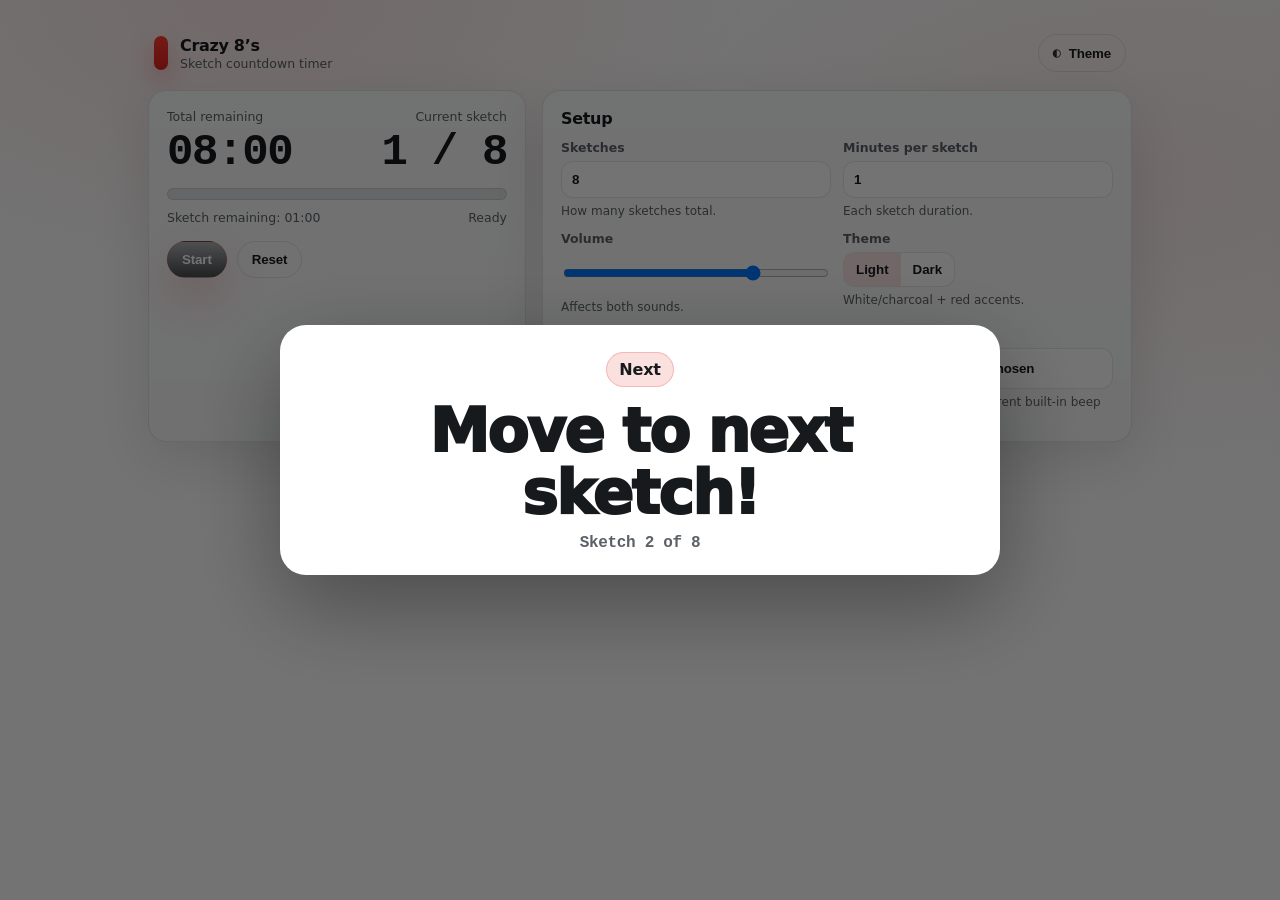
==== index.html @ 9b330af8 "First pass at creating the app" ====
<!doctype html>
<html lang="en">
  <head>
    <meta charset="UTF-8" />
    <meta name="viewport" content="width=device-width, initial-scale=1.0" />
    <title>Crazy 8’s Timer</title>
    <link rel="stylesheet" href="./styles.css" />
  </head>
  <body>
    <div class="app" id="app">
      <header class="topbar">
        <div class="brand">
          <div class="brand__mark" aria-hidden="true"></div>
          <div class="brand__text">
            <div class="brand__title">Crazy 8’s</div>
            <div class="brand__subtitle">Sketch countdown timer</div>
          </div>
        </div>

        <div class="topbar__actions">
          <button class="btn btn--ghost" id="themeToggle" type="button" aria-label="Toggle theme">
            <span class="btn__icon" aria-hidden="true">◐</span>
            <span class="btn__label">Theme</span>
          </button>
        </div>
      </header>

      <main class="main">
        <section class="panel">
          <div class="panel__row panel__row--split">
            <div class="metric">
              <div class="metric__label">Total remaining</div>
              <div class="metric__value" id="totalRemaining">08:00</div>
            </div>
            <div class="metric metric--right">
              <div class="metric__label">Current sketch</div>
              <div class="metric__value" id="sketchCounter">1 / 8</div>
            </div>
          </div>

          <div class="progress">
            <div class="progress__track" aria-hidden="true">
              <div class="progress__fill" id="totalProgressFill"></div>
            </div>
            <div class="progress__labels">
              <div class="progress__label" id="sketchRemainingLabel">Sketch remaining: 01:00</div>
              <div class="progress__label progress__label--right" id="statusLabel">Ready</div>
            </div>
          </div>

          <div class="controls">
            <button class="btn btn--primary" id="startPauseBtn" type="button">
              <span class="btn__label" id="startPauseLabel">Start</span>
            </button>
            <button class="btn btn--secondary" id="resetBtn" type="button">Reset</button>
          </div>
        </section>

        <section class="panel panel--form">
          <div class="panel__title">Setup</div>
          <div class="formGrid">
            <label class="field">
              <span class="field__label">Sketches</span>
              <input class="field__input" id="sketchesInput" type="number" min="1" max="99" value="8" />
              <span class="field__hint">How many sketches total.</span>
            </label>

            <label class="field">
              <span class="field__label">Minutes per sketch</span>
              <input class="field__input" id="minutesPerSketchInput" type="number" min="1" max="60" value="1" />
              <span class="field__hint">Each sketch duration.</span>
            </label>

            <label class="field">
              <span class="field__label">Volume</span>
              <input class="field__input" id="volumeInput" type="range" min="0" max="1" step="0.01" value="0.75" />
              <span class="field__hint">Affects both sounds.</span>
            </label>

            <div class="field">
              <div class="field__label">Theme</div>
              <div class="segmented" role="group" aria-label="Theme selection">
                <button class="segmented__btn" id="themeLightBtn" type="button" data-theme="light">Light</button>
                <button class="segmented__btn" id="themeDarkBtn" type="button" data-theme="dark">Dark</button>
              </div>
              <div class="field__hint">White/charcoal + red accents.</div>
            </div>

            <label class="field">
              <span class="field__label">Minute sound (every sketch)</span>
              <input class="field__input field__input--file" id="minuteSoundInput" type="file" accept="audio/*" />
              <span class="field__hint">Optional. If empty, a built-in beep plays.</span>
            </label>

            <label class="field">
              <span class="field__label">Final sound (end)</span>
              <input class="field__input field__input--file" id="finalSoundInput" type="file" accept="audio/*" />
              <span class="field__hint">Optional. If empty, a different built-in beep plays.</span>
            </label>
          </div>
        </section>
      </main>

      <div class="overlay" id="overlay" role="status" aria-live="assertive" aria-atomic="true" hidden>
        <div class="overlay__card">
          <div class="overlay__badge" id="overlayBadge">Next</div>
          <div class="overlay__title" id="overlayTitle">Move to next sketch!</div>
          <div class="overlay__subtitle" id="overlaySubtitle">Sketch 2 of 8</div>
        </div>
      </div>
    </div>

    <script src="./app.js" defer></script>
  </body>
</html>
---- styles.css ----
:root{
  --bg: #ffffff;
  --surface: #f6f7f8;
  --surface2: #ffffff;
  --text: #161a1d;
  --muted: #5b6167;
  --border: rgba(17, 20, 24, 0.10);
  --shadow: 0 18px 60px rgba(10, 12, 14, 0.12);

  --red: #e02424;
  --red2:#ff3b30;
  --charcoal:#1b1f23;

  --radius: 18px;
  --radius2: 14px;

  --mono: ui-monospace, SFMono-Regular, Menlo, Monaco, Consolas, "Liberation Mono", "Courier New", monospace;
  --sans: ui-sans-serif, system-ui, -apple-system, Segoe UI, Roboto, Helvetica, Arial, "Apple Color Emoji", "Segoe UI Emoji";
}

html[data-theme="dark"]{
  --bg: #0b0d10;
  --surface: #101419;
  --surface2: #0e1216;
  --text: #f3f5f7;
  --muted: #a7b0b7;
  --border: rgba(255, 255, 255, 0.10);
  --shadow: 0 22px 70px rgba(0, 0, 0, 0.55);
}

*{ box-sizing:border-box; }
body{
  margin:0;
  font-family: var(--sans);
  background: radial-gradient(900px 500px at 20% 0%, rgba(224,36,36,0.10), transparent 55%),
              radial-gradient(900px 500px at 90% 20%, rgba(224,36,36,0.08), transparent 60%),
              var(--bg);
  color: var(--text);
  min-height: 100vh;
}

.app{
  max-width: 1020px;
  margin: 0 auto;
  padding: 22px 18px 28px;
}

.topbar{
  display:flex;
  align-items:center;
  justify-content:space-between;
  gap: 16px;
  padding: 12px 6px 18px;
}

.brand{
  display:flex;
  align-items:center;
  gap: 12px;
  min-width: 260px;
}

.brand__mark{
  width: 14px;
  height: 34px;
  border-radius: 10px;
  background: linear-gradient(180deg, var(--red2), var(--red));
  box-shadow: 0 10px 25px rgba(224, 36, 36, 0.35);
}

.brand__title{
  font-weight: 800;
  letter-spacing: -0.02em;
  font-size: 16px;
}
.brand__subtitle{
  color: var(--muted);
  font-size: 12.5px;
  margin-top: 1px;
}

.topbar__actions{ display:flex; gap: 10px; align-items:center; }

.main{
  display:grid;
  grid-template-columns: 1.1fr 0.9fr;
  gap: 16px;
}

@media (max-width: 920px){
  .main{ grid-template-columns: 1fr; }
}

.panel{
  background: linear-gradient(180deg, rgba(255,255,255,0.60), rgba(255,255,255,0.25));
  background-color: var(--surface);
  border: 1px solid var(--border);
  border-radius: var(--radius);
  box-shadow: var(--shadow);
  padding: 18px 18px 16px;
  backdrop-filter: blur(10px);
}
html[data-theme="dark"] .panel{
  background: linear-gradient(180deg, rgba(255,255,255,0.06), rgba(255,255,255,0.02));
  background-color: var(--surface);
}

.panel__title{
  font-weight: 800;
  letter-spacing: -0.02em;
  margin-bottom: 12px;
}

.panel__row{
  display:flex;
  align-items:baseline;
  gap: 16px;
}
.panel__row--split{ justify-content:space-between; }

.metric__label{
  color: var(--muted);
  font-size: 12.5px;
  margin-bottom: 6px;
}
.metric__value{
  font-family: var(--mono);
  font-weight: 800;
  font-size: 44px;
  letter-spacing: -0.03em;
  line-height: 1;
}
.metric--right{ text-align:right; }

.progress{ margin-top: 14px; }
.progress__track{
  height: 12px;
  border-radius: 999px;
  background: rgba(127, 133, 138, 0.20);
  border: 1px solid var(--border);
  overflow:hidden;
}
.progress__fill{
  height: 100%;
  width: 0%;
  background: linear-gradient(90deg, var(--red2), var(--red));
  border-radius: 999px;
  box-shadow: 0 8px 30px rgba(224,36,36,0.28);
  transition: width 150ms linear;
}
.progress__labels{
  display:flex;
  justify-content:space-between;
  margin-top: 10px;
  gap: 10px;
  color: var(--muted);
  font-size: 12.5px;
}
.progress__label--right{ text-align:right; }

.controls{
  margin-top: 16px;
  display:flex;
  gap: 10px;
}

.btn{
  border: 1px solid var(--border);
  border-radius: 999px;
  padding: 10px 14px;
  background: var(--surface2);
  color: var(--text);
  font-weight: 700;
  letter-spacing: -0.01em;
  cursor:pointer;
  display:inline-flex;
  align-items:center;
  gap: 8px;
  transition: transform 120ms ease, box-shadow 120ms ease, background 120ms ease, border-color 120ms ease;
  user-select:none;
}
.btn:active{ transform: translateY(1px); }
.btn:hover{ box-shadow: 0 12px 35px rgba(10, 12, 14, 0.10); }
html[data-theme="dark"] .btn:hover{ box-shadow: 0 14px 35px rgba(0, 0, 0, 0.35); }

.btn--primary{
  background: linear-gradient(180deg, rgba(255,255,255,0.65), rgba(255,255,255,0.20));
  background-color: var(--charcoal);
  border-color: rgba(224,36,36,0.20);
  color: #ffffff;
  box-shadow: 0 18px 45px rgba(224,36,36,0.22);
}
html[data-theme="dark"] .btn--primary{
  background: linear-gradient(180deg, rgba(255,255,255,0.12), rgba(255,255,255,0.04));
  background-color: #0a0c0f;
}
.btn--secondary{
  background: transparent;
}
.btn--ghost{
  background: transparent;
}
.btn__icon{
  font-family: var(--mono);
  font-weight: 900;
  opacity: 0.9;
}

.formGrid{
  display:grid;
  grid-template-columns: 1fr 1fr;
  gap: 12px;
}
@media (max-width: 920px){
  .formGrid{ grid-template-columns: 1fr; }
}

.field{
  display:flex;
  flex-direction:column;
  gap: 6px;
}
.field__label{
  font-size: 12.5px;
  color: var(--muted);
  font-weight: 700;
}
.field__input{
  border: 1px solid var(--border);
  border-radius: 12px;
  padding: 10px 10px;
  background: var(--surface2);
  color: var(--text);
  font-weight: 700;
  letter-spacing: -0.01em;
  outline: none;
}
.field__input:focus{
  border-color: rgba(224, 36, 36, 0.50);
  box-shadow: 0 0 0 4px rgba(224, 36, 36, 0.16);
}
.field__input--file{
  padding: 9px 10px;
  font-weight: 600;
}
.field__hint{
  color: var(--muted);
  font-size: 12px;
  line-height: 1.25;
}

.segmented{
  display:inline-flex;
  border: 1px solid var(--border);
  border-radius: 12px;
  overflow:hidden;
  background: var(--surface2);
  width: fit-content;
}
.segmented__btn{
  border:0;
  background: transparent;
  color: var(--text);
  padding: 9px 12px;
  font-weight: 800;
  cursor:pointer;
}
.segmented__btn[aria-pressed="true"]{
  background: rgba(224, 36, 36, 0.12);
  color: var(--text);
}
html[data-theme="dark"] .segmented__btn[aria-pressed="true"]{
  background: rgba(224, 36, 36, 0.18);
}

.overlay{
  position:fixed;
  inset:0;
  display:flex;
  align-items:center;
  justify-content:center;
  background: rgba(0,0,0,0.55);
  padding: 20px;
  z-index: 50;
}

.overlay__card{
  width: min(720px, 100%);
  border-radius: 26px;
  background: linear-gradient(180deg, rgba(255,255,255,0.95), rgba(255,255,255,0.65));
  background-color: #ffffff;
  border: 1px solid rgba(255,255,255,0.65);
  box-shadow: 0 30px 90px rgba(0,0,0,0.35);
  padding: 26px 24px 22px;
  text-align:center;
  transform: translateY(0);
  animation: pop 190ms ease-out;
}
html[data-theme="dark"] .overlay__card{
  background: linear-gradient(180deg, rgba(16,20,25,0.98), rgba(16,20,25,0.78));
  background-color: #101419;
  border-color: rgba(255,255,255,0.14);
}

@keyframes pop{
  from{ transform: translateY(10px) scale(0.98); opacity: 0.0; }
  to{ transform: translateY(0) scale(1); opacity: 1.0; }
}

.overlay__badge{
  display:inline-block;
  padding: 7px 12px;
  border-radius: 999px;
  background: rgba(224, 36, 36, 0.14);
  border: 1px solid rgba(224,36,36,0.22);
  color: var(--text);
  font-weight: 900;
  letter-spacing: -0.01em;
  margin-bottom: 14px;
}

.overlay__title{
  font-weight: 950;
  letter-spacing: -0.03em;
  font-size: clamp(34px, 4.8vw, 60px);
  line-height: 1.03;
  margin-bottom: 10px;
}

.overlay__subtitle{
  color: var(--muted);
  font-weight: 800;
  font-family: var(--mono);
  letter-spacing: -0.02em;
}
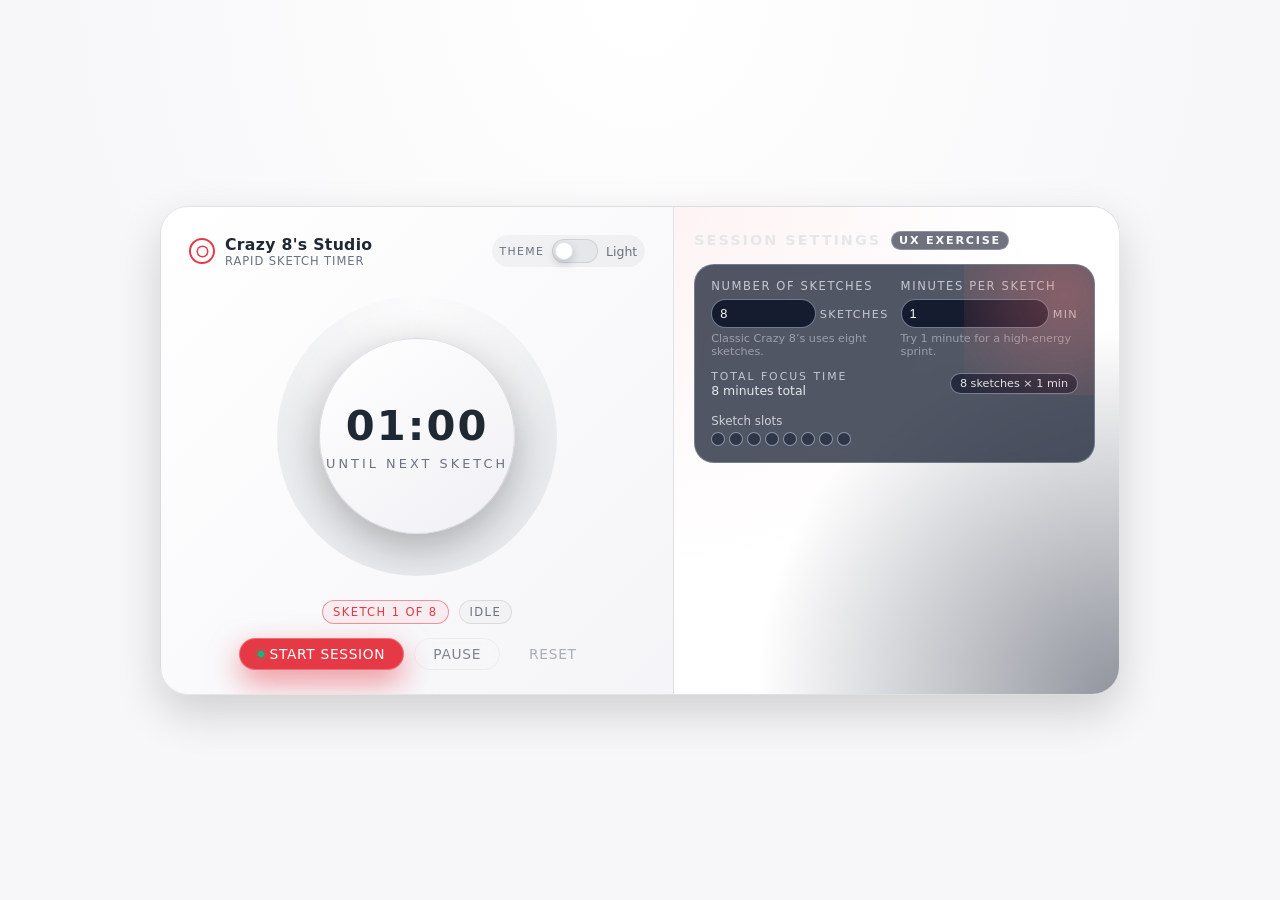
==== commit 75614608: "Second pass with less files" ====
--- a/index.html
+++ b/index.html
@@ -1,115 +1,1217 @@
-<!doctype html>
-<html lang="en">
-  <head>
-    <meta charset="UTF-8" />
-    <meta name="viewport" content="width=device-width, initial-scale=1.0" />
-    <title>Crazy 8’s Timer</title>
-    <link rel="stylesheet" href="./styles.css" />
-  </head>
-  <body>
-    <div class="app" id="app">
-      <header class="topbar">
-        <div class="brand">
-          <div class="brand__mark" aria-hidden="true"></div>
-          <div class="brand__text">
-            <div class="brand__title">Crazy 8’s</div>
-            <div class="brand__subtitle">Sketch countdown timer</div>
+<!DOCTYPE html>
+<html lang="en" data-theme="light">
+<head>
+  <meta charset="UTF-8" />
+  <title>Crazy 8's Timer</title>
+  <meta name="viewport" content="width=device-width, initial-scale=1" />
+  <style>
+    :root {
+      --accent-red: #e63946;
+      --radius-lg: 16px;
+      --radius-md: 10px;
+      --shadow-soft: 0 18px 45px rgba(0, 0, 0, 0.16);
+      --transition-fast: 0.18s ease-out;
+      --font-sans: system-ui, -apple-system, BlinkMacSystemFont, "SF Pro Text",
+        "Segoe UI", sans-serif;
+    }
+
+    :root[data-theme="light"] {
+      --bg: #f7f7f9;
+      --bg-elevated: #ffffff;
+      --bg-soft: #f0f0f5;
+      --text-main: #1f2933;
+      --text-muted: #6b7280;
+      --border-subtle: rgba(15, 23, 42, 0.1);
+      --control-bg: #ffffff;
+      --control-border: rgba(15, 23, 42, 0.08);
+      --switch-track: #e5e7eb;
+      --overlay-bg: rgba(15, 23, 42, 0.88);
+      --timer-ring-bg: rgba(15, 23, 42, 0.06);
+    }
+
+    :root[data-theme="dark"] {
+      --bg: #050608;
+      --bg-elevated: #14151a;
+      --bg-soft: #181922;
+      --text-main: #f9fafb;
+      --text-muted: #9ca3af;
+      --border-subtle: rgba(148, 163, 184, 0.24);
+      --control-bg: #111827;
+      --control-border: rgba(55, 65, 81, 0.85);
+      --switch-track: #111827;
+      --overlay-bg: rgba(0, 0, 0, 0.94);
+      --timer-ring-bg: rgba(148, 163, 184, 0.12);
+    }
+
+    * {
+      box-sizing: border-box;
+    }
+
+    body {
+      margin: 0;
+      min-height: 100vh;
+      font-family: var(--font-sans);
+      background: radial-gradient(circle at top, #ffffff 0, var(--bg) 52%);
+      color: var(--text-main);
+      display: flex;
+      align-items: center;
+      justify-content: center;
+      padding: 24px;
+    }
+
+    .app-shell {
+      width: 100%;
+      max-width: 960px;
+      background: linear-gradient(135deg, var(--bg-elevated), var(--bg-soft));
+      border-radius: 28px;
+      box-shadow: var(--shadow-soft);
+      position: relative;
+      overflow: hidden;
+      border: 1px solid var(--border-subtle);
+    }
+
+    .app-grid {
+      display: grid;
+      grid-template-columns: minmax(0, 3fr) minmax(0, 2.6fr);
+      gap: 0;
+    }
+
+    @media (max-width: 800px) {
+      .app-grid {
+        grid-template-columns: 1fr;
+      }
+    }
+
+    .main-pane {
+      padding: 28px 28px 24px 28px;
+      border-right: 1px solid var(--border-subtle);
+    }
+
+    @media (max-width: 800px) {
+      .main-pane {
+        border-right: none;
+        border-bottom: 1px solid var(--border-subtle);
+      }
+    }
+
+    .side-pane {
+      padding: 24px 24px 24px 20px;
+      background: radial-gradient(circle at top left, rgba(230, 57, 70, 0.06), transparent 55%),
+                  radial-gradient(circle at bottom right, rgba(15, 23, 42, 0.46), transparent 55%),
+                  var(--bg-elevated);
+      position: relative;
+      overflow: hidden;
+    }
+
+    .header {
+      display: flex;
+      align-items: center;
+      justify-content: space-between;
+      margin-bottom: 18px;
+      gap: 16px;
+    }
+
+    .brand {
+      display: flex;
+      align-items: center;
+      gap: 10px;
+    }
+
+    .brand-mark {
+      width: 26px;
+      height: 26px;
+      border-radius: 999px;
+      border: 2px solid var(--accent-red);
+      display: flex;
+      align-items: center;
+      justify-content: center;
+      position: relative;
+      overflow: hidden;
+    }
+
+    .brand-mark::before {
+      content: "";
+      position: absolute;
+      inset: 0;
+      background: conic-gradient(from 220deg, rgba(230, 57, 70, 0.9), transparent 45%, rgba(148, 163, 184, 0.8));
+      mix-blend-mode: screen;
+      opacity: 0.7;
+    }
+
+    .brand-mark-dot {
+      width: 9px;
+      height: 9px;
+      border-radius: 999px;
+      background: var(--bg-elevated);
+      box-shadow: 0 0 0 1.5px var(--accent-red);
+      position: relative;
+      z-index: 1;
+    }
+
+    .brand-text-title {
+      font-weight: 600;
+      letter-spacing: 0.02em;
+      font-size: 0.98rem;
+    }
+
+    .brand-text-sub {
+      font-size: 0.72rem;
+      color: var(--text-muted);
+      letter-spacing: 0.08em;
+      text-transform: uppercase;
+    }
+
+    .theme-toggle {
+      display: inline-flex;
+      align-items: center;
+      gap: 8px;
+      font-size: 0.8rem;
+      color: var(--text-muted);
+      padding: 4px 8px;
+      border-radius: 999px;
+      background: rgba(15, 23, 42, 0.04);
+    }
+
+    .theme-toggle-label {
+      text-transform: uppercase;
+      letter-spacing: 0.12em;
+      font-size: 0.68rem;
+    }
+
+    .switch {
+      position: relative;
+      width: 46px;
+      height: 24px;
+      border-radius: 12px;
+      background: var(--switch-track);
+      border: 1px solid var(--border-subtle);
+      cursor: pointer;
+      transition: background var(--transition-fast), border-color var(--transition-fast);
+    }
+
+    .switch-thumb {
+      position: absolute;
+      top: 2px;
+      left: 2px;
+      width: 18px;
+      height: 18px;
+      border-radius: 999px;
+      background: #ffffff;
+      border: 1px solid rgba(15, 23, 42, 0.1);
+      box-shadow: 0 4px 10px rgba(15, 23, 42, 0.2);
+      transition: transform var(--transition-fast);
+    }
+
+    :root[data-theme="dark"] .switch-thumb {
+      transform: translateX(20px);
+      background: #0b1220;
+      border-color: rgba(249, 250, 251, 0.24);
+      box-shadow: 0 4px 20px rgba(0, 0, 0, 0.8);
+    }
+
+    .theme-toggle-icon {
+      font-size: 0.78rem;
+    }
+
+    /* Timer visuals */
+
+    .timer-shell {
+      display: flex;
+      align-items: center;
+      justify-content: center;
+      padding: 10px 0 18px 0;
+    }
+
+    .timer-circle-wrapper {
+      width: min(280px, 64vw);
+      aspect-ratio: 1 / 1;
+      position: relative;
+    }
+
+    .timer-ring {
+      position: absolute;
+      inset: 0;
+      border-radius: 50%;
+      background:
+        radial-gradient(circle at top, rgba(255, 255, 255, 0.8), transparent 60%),
+        var(--timer-ring-bg);
+      display: flex;
+      align-items: center;
+      justify-content: center;
+      overflow: hidden;
+    }
+
+    .timer-sweep {
+      position: absolute;
+      inset: 0;
+      border-radius: 50%;
+      background: conic-gradient(
+        from -90deg,
+        var(--accent-red) 0,
+        var(--accent-red) var(--progress),
+        transparent var(--progress),
+        transparent 360deg
+      );
+      mask: radial-gradient(circle, transparent 60%, black 62%);
+      opacity: 0.96;
+      transition: background 0.18s linear;
+    }
+
+    .timer-core {
+      position: relative;
+      width: 70%;
+      height: 70%;
+      border-radius: 50%;
+      background: linear-gradient(145deg, var(--bg-elevated), var(--bg-soft));
+      box-shadow: 0 14px 40px rgba(0, 0, 0, 0.26);
+      border: 1px solid rgba(15, 23, 42, 0.12);
+      display: flex;
+      flex-direction: column;
+      align-items: center;
+      justify-content: center;
+      gap: 6px;
+    }
+
+    .time-display {
+      font-variant-numeric: tabular-nums;
+      font-size: clamp(1.9rem, 3vw + 0.8rem, 2.6rem);
+      font-weight: 600;
+      letter-spacing: 0.05em;
+    }
+
+    .time-label {
+      font-size: 0.8rem;
+      color: var(--text-muted);
+      letter-spacing: 0.24em;
+      text-transform: uppercase;
+    }
+
+    .chip-row {
+      display: flex;
+      justify-content: center;
+      gap: 10px;
+      margin-top: 6px;
+      flex-wrap: wrap;
+    }
+
+    .chip {
+      padding: 4px 10px;
+      border-radius: 999px;
+      font-size: 0.72rem;
+      letter-spacing: 0.12em;
+      text-transform: uppercase;
+      border: 1px solid var(--border-subtle);
+      background: rgba(15, 23, 42, 0.02);
+      color: var(--text-muted);
+    }
+
+    .chip-strong {
+      border-color: rgba(230, 57, 70, 0.5);
+      color: var(--accent-red);
+      background: rgba(230, 57, 70, 0.06);
+    }
+
+    /* Controls */
+
+    .controls-row {
+      display: flex;
+      align-items: center;
+      justify-content: center;
+      gap: 10px;
+      margin-top: 6px;
+      flex-wrap: wrap;
+    }
+
+    button {
+      font-family: inherit;
+    }
+
+    .btn {
+      border-radius: 999px;
+      padding: 7px 18px;
+      border: 1px solid transparent;
+      font-size: 0.86rem;
+      letter-spacing: 0.05em;
+      text-transform: uppercase;
+      cursor: pointer;
+      transition: transform 0.08s ease-out, box-shadow 0.12s ease-out,
+        background 0.18s ease-out, border-color 0.18s ease-out,
+        color 0.18s ease-out;
+      display: inline-flex;
+      align-items: center;
+      gap: 6px;
+      white-space: nowrap;
+    }
+
+    .btn-primary {
+      background: var(--accent-red);
+      color: #ffffff;
+      box-shadow: 0 12px 30px rgba(230, 57, 70, 0.55);
+      border-color: rgba(248, 250, 252, 0.28);
+    }
+
+    .btn-primary:hover {
+      transform: translateY(-1px);
+      box-shadow: 0 16px 36px rgba(230, 57, 70, 0.7);
+    }
+
+    .btn-outline {
+      background: transparent;
+      color: var(--text-main);
+      border-color: var(--control-border);
+      backdrop-filter: blur(8px);
+    }
+
+    .btn-outline:hover {
+      background: rgba(15, 23, 42, 0.04);
+      transform: translateY(-1px);
+    }
+
+    .btn-ghost {
+      background: transparent;
+      color: var(--text-muted);
+      border-color: transparent;
+    }
+
+    .btn-ghost:hover {
+      background: rgba(15, 23, 42, 0.06);
+      color: var(--text-main);
+    }
+
+    .btn[disabled] {
+      opacity: 0.55;
+      cursor: not-allowed;
+      box-shadow: none;
+      transform: none;
+    }
+
+    .tiny-dot {
+      width: 6px;
+      height: 6px;
+      border-radius: 999px;
+      background: #10b981;
+      box-shadow: 0 0 0 3px rgba(16, 185, 129, 0.18);
+    }
+
+    /* Settings */
+
+    .side-pane-header {
+      display: flex;
+      justify-content: space-between;
+      align-items: center;
+      margin-bottom: 14px;
+      gap: 8px;
+    }
+
+    .side-title {
+      font-size: 0.9rem;
+      font-weight: 600;
+      letter-spacing: 0.14em;
+      text-transform: uppercase;
+      color: #e5e7eb;
+      display: flex;
+      align-items: center;
+      gap: 10px;
+    }
+
+    .side-tag {
+      font-size: 0.7rem;
+      padding: 2px 7px;
+      border-radius: 999px;
+      border: 1px solid rgba(249, 250, 251, 0.24);
+      color: #f9fafb;
+      background: rgba(15, 23, 42, 0.6);
+      text-transform: uppercase;
+      letter-spacing: 0.16em;
+    }
+
+    .settings-card {
+      background: rgba(15, 23, 42, 0.72);
+      border-radius: 20px;
+      padding: 14px 16px 16px 16px;
+      border: 1px solid rgba(148, 163, 184, 0.5);
+      backdrop-filter: blur(18px);
+      color: #e5e7eb;
+      position: relative;
+      overflow: hidden;
+    }
+
+    .settings-card::before {
+      content: "";
+      position: absolute;
+      width: 200px;
+      height: 200px;
+      background: radial-gradient(circle, rgba(248, 113, 113, 0.4), transparent);
+      top: -70px;
+      right: -70px;
+      opacity: 0.8;
+      pointer-events: none;
+    }
+
+    .settings-grid {
+      display: grid;
+      grid-template-columns: repeat(2, minmax(0, 1fr));
+      gap: 10px 12px;
+    }
+
+    .field {
+      display: flex;
+      flex-direction: column;
+      gap: 4px;
+    }
+
+    .field label {
+      font-size: 0.72rem;
+      letter-spacing: 0.14em;
+      text-transform: uppercase;
+      color: rgba(209, 213, 219, 0.9);
+    }
+
+    .field-desc {
+      font-size: 0.7rem;
+      color: rgba(156, 163, 175, 0.96);
+    }
+
+    .input-shell {
+      margin-top: 2px;
+      display: flex;
+      align-items: baseline;
+      gap: 4px;
+    }
+
+    .input-shell input {
+      width: 100%;
+      padding: 6px 8px;
+      border-radius: 999px;
+      border: 1px solid rgba(148, 163, 184, 0.7);
+      background: rgba(15, 23, 42, 0.9);
+      color: #f9fafb;
+      font-size: 0.8rem;
+      font-variant-numeric: tabular-nums;
+      outline: none;
+      -moz-appearance: textfield;
+    }
+
+    .input-shell input::-webkit-outer-spin-button,
+    .input-shell input::-webkit-inner-spin-button {
+      -webkit-appearance: none;
+      margin: 0;
+    }
+
+    .input-shell span {
+      font-size: 0.7rem;
+      color: rgba(209, 213, 219, 0.9);
+      text-transform: uppercase;
+      letter-spacing: 0.12em;
+    }
+
+    .summary-row {
+      display: flex;
+      justify-content: space-between;
+      align-items: center;
+      margin-top: 12px;
+      gap: 8px;
+      font-size: 0.78rem;
+      color: #e5e7eb;
+    }
+
+    .summary-key {
+      text-transform: uppercase;
+      letter-spacing: 0.18em;
+      font-size: 0.68rem;
+      color: rgba(209, 213, 219, 0.9);
+    }
+
+    .pill {
+      padding: 3px 9px;
+      border-radius: 999px;
+      background: rgba(15, 23, 42, 0.68);
+      border: 1px solid rgba(148, 163, 184, 0.7);
+      font-size: 0.7rem;
+      font-variant-numeric: tabular-nums;
+    }
+
+    .sketch-progress {
+      margin-top: 16px;
+      font-size: 0.74rem;
+      color: rgba(209, 213, 219, 0.96);
+      display: flex;
+      flex-direction: column;
+      gap: 4px;
+    }
+
+    .sketch-dots {
+      display: flex;
+      flex-wrap: wrap;
+      gap: 4px;
+    }
+
+    .sketch-dot {
+      width: 14px;
+      height: 14px;
+      border-radius: 999px;
+      border: 1px solid rgba(148, 163, 184, 0.85);
+      background: rgba(15, 23, 42, 0.5);
+    }
+
+    .sketch-dot.active {
+      background: var(--accent-red);
+      border-color: #fecaca;
+      box-shadow: 0 0 0 2px rgba(248, 113, 113, 0.45);
+    }
+
+    .sketch-dot.completed {
+      background: transparent;
+      border-style: dashed;
+      border-color: rgba(148, 163, 184, 0.8);
+      opacity: 0.7;
+    }
+
+    /* Overlay notifications */
+
+    .overlay {
+      position: fixed;
+      inset: 0;
+      display: flex;
+      align-items: center;
+      justify-content: center;
+      background: var(--overlay-bg);
+      color: #f9fafb;
+      z-index: 40;
+      opacity: 0;
+      pointer-events: none;
+      transition: opacity 0.22s ease-out;
+    }
+
+    .overlay.visible {
+      opacity: 1;
+      pointer-events: auto;
+    }
+
+    .overlay-card {
+      text-align: center;
+      padding: 32px 26px;
+      max-width: 540px;
+      margin: 12px;
+      border-radius: 28px;
+      background: rgba(15, 23, 42, 0.9);
+      border: 1px solid rgba(248, 250, 252, 0.22);
+      box-shadow: 0 24px 60px rgba(0, 0, 0, 0.8);
+      backdrop-filter: blur(26px);
+      position: relative;
+      overflow: hidden;
+    }
+
+    .overlay-card::before {
+      content: "";
+      position: absolute;
+      inset: -120px;
+      background:
+        radial-gradient(circle at top left, rgba(248, 113, 113, 0.5), transparent 60%),
+        radial-gradient(circle at bottom right, rgba(239, 68, 68, 0.5), transparent 60%);
+      opacity: 0.9;
+      mix-blend-mode: screen;
+    }
+
+    .overlay-inner {
+      position: relative;
+      z-index: 1;
+    }
+
+    .overlay-kicker {
+      font-size: 0.8rem;
+      letter-spacing: 0.24em;
+      text-transform: uppercase;
+      margin-bottom: 14px;
+      color: #fed7d7;
+    }
+
+    .overlay-title {
+      font-size: clamp(1.7rem, 3vw + 1rem, 2.3rem);
+      font-weight: 700;
+      letter-spacing: 0.06em;
+      text-transform: uppercase;
+      margin-bottom: 10px;
+    }
+
+    .overlay-sub {
+      font-size: 0.86rem;
+      color: #fee2e2;
+    }
+
+    .overlay-countdown {
+      margin-top: 18px;
+      font-size: 0.78rem;
+      letter-spacing: 0.18em;
+      text-transform: uppercase;
+      color: rgba(248, 250, 252, 0.8);
+    }
+
+    .overlay-countdown span {
+      font-variant-numeric: tabular-nums;
+      margin-left: 4px;
+    }
+  </style>
+</head>
+<body>
+  <div class="app-shell">
+    <div class="app-grid">
+      <section class="main-pane">
+        <header class="header">
+          <div class="brand">
+            <div class="brand-mark">
+              <div class="brand-mark-dot"></div>
+            </div>
+            <div>
+              <div class="brand-text-title">Crazy 8's Studio</div>
+              <div class="brand-text-sub">Rapid sketch timer</div>
+            </div>
+          </div>
+          <div class="theme-toggle" id="themeToggle">
+            <span class="theme-toggle-label">Theme</span>
+            <div class="switch" aria-label="Toggle light / dark theme">
+              <div class="switch-thumb"></div>
+            </div>
+            <span class="theme-toggle-icon" id="themeLabel">Light</span>
+          </div>
+        </header>
+
+        <div class="timer-shell">
+          <div class="timer-circle-wrapper" id="timerCircle">
+            <div class="timer-ring">
+              <div class="timer-sweep" id="timerSweep" style="--progress: 0deg;"></div>
+              <div class="timer-core">
+                <div class="time-display" id="timeDisplay">08:00</div>
+                <div class="time-label" id="timeLabel">Until next sketch</div>
+              </div>
+            </div>
           </div>
         </div>
 
-        <div class="topbar__actions">
-          <button class="btn btn--ghost" id="themeToggle" type="button" aria-label="Toggle theme">
-            <span class="btn__icon" aria-hidden="true">◐</span>
-            <span class="btn__label">Theme</span>
+        <div class="chip-row">
+          <div class="chip chip-strong" id="sketchInfoChip">Sketch 1 of 8</div>
+          <div class="chip" id="phaseChip">Idle</div>
+        </div>
+
+        <div class="controls-row" style="margin-top: 14px;">
+          <button class="btn btn-primary" id="startBtn">
+            <div class="tiny-dot"></div>
+            Start Session
           </button>
+          <button class="btn btn-outline" id="pauseBtn" disabled>Pause</button>
+          <button class="btn btn-ghost" id="resetBtn" disabled>Reset</button>
         </div>
-      </header>
-
-      <main class="main">
-        <section class="panel">
-          <div class="panel__row panel__row--split">
-            <div class="metric">
-              <div class="metric__label">Total remaining</div>
-              <div class="metric__value" id="totalRemaining">08:00</div>
+      </section>
+
+      <aside class="side-pane">
+        <div class="side-pane-header">
+          <div class="side-title">
+            Session Settings
+            <span class="side-tag">UX exercise</span>
+          </div>
+        </div>
+        <div class="settings-card">
+          <div class="settings-grid">
+            <div class="field">
+              <label for="sketchCountInput">Number of sketches</label>
+              <div class="input-shell">
+                <input
+                  type="number"
+                  id="sketchCountInput"
+                  min="1"
+                  max="32"
+                  value="8"
+                />
+                <span>sketches</span>
+              </div>
+              <div class="field-desc">Classic Crazy 8’s uses eight sketches.</div>
             </div>
-            <div class="metric metric--right">
-              <div class="metric__label">Current sketch</div>
-              <div class="metric__value" id="sketchCounter">1 / 8</div>
+
+            <div class="field">
+              <label for="minutesPerSketchInput">Minutes per sketch</label>
+              <div class="input-shell">
+                <input
+                  type="number"
+                  id="minutesPerSketchInput"
+                  min="0.25"
+                  step="0.25"
+                  max="15"
+                  value="1"
+                />
+                <span>min</span>
+              </div>
+              <div class="field-desc">Try 1 minute for a high-energy sprint.</div>
             </div>
           </div>
 
-          <div class="progress">
-            <div class="progress__track" aria-hidden="true">
-              <div class="progress__fill" id="totalProgressFill"></div>
+          <div class="summary-row">
+            <div>
+              <div class="summary-key">Total focus time</div>
+              <div id="summaryText">8 minutes total</div>
             </div>
-            <div class="progress__labels">
-              <div class="progress__label" id="sketchRemainingLabel">Sketch remaining: 01:00</div>
-              <div class="progress__label progress__label--right" id="statusLabel">Ready</div>
-            </div>
+            <div class="pill" id="sessionMetaPill">8 sketches × 1 min</div>
           </div>
 
-          <div class="controls">
-            <button class="btn btn--primary" id="startPauseBtn" type="button">
-              <span class="btn__label" id="startPauseLabel">Start</span>
-            </button>
-            <button class="btn btn--secondary" id="resetBtn" type="button">Reset</button>
+          <div class="sketch-progress">
+            <div>Sketch slots</div>
+            <div class="sketch-dots" id="sketchDots"></div>
           </div>
-        </section>
-
-        <section class="panel panel--form">
-          <div class="panel__title">Setup</div>
-          <div class="formGrid">
-            <label class="field">
-              <span class="field__label">Sketches</span>
-              <input class="field__input" id="sketchesInput" type="number" min="1" max="99" value="8" />
-              <span class="field__hint">How many sketches total.</span>
-            </label>
-
-            <label class="field">
-              <span class="field__label">Minutes per sketch</span>
-              <input class="field__input" id="minutesPerSketchInput" type="number" min="1" max="60" value="1" />
-              <span class="field__hint">Each sketch duration.</span>
-            </label>
-
-            <label class="field">
-              <span class="field__label">Volume</span>
-              <input class="field__input" id="volumeInput" type="range" min="0" max="1" step="0.01" value="0.75" />
-              <span class="field__hint">Affects both sounds.</span>
-            </label>
-
-            <div class="field">
-              <div class="field__label">Theme</div>
-              <div class="segmented" role="group" aria-label="Theme selection">
-                <button class="segmented__btn" id="themeLightBtn" type="button" data-theme="light">Light</button>
-                <button class="segmented__btn" id="themeDarkBtn" type="button" data-theme="dark">Dark</button>
-              </div>
-              <div class="field__hint">White/charcoal + red accents.</div>
-            </div>
-
-            <label class="field">
-              <span class="field__label">Minute sound (every sketch)</span>
-              <input class="field__input field__input--file" id="minuteSoundInput" type="file" accept="audio/*" />
-              <span class="field__hint">Optional. If empty, a built-in beep plays.</span>
-            </label>
-
-            <label class="field">
-              <span class="field__label">Final sound (end)</span>
-              <input class="field__input field__input--file" id="finalSoundInput" type="file" accept="audio/*" />
-              <span class="field__hint">Optional. If empty, a different built-in beep plays.</span>
-            </label>
-          </div>
-        </section>
-      </main>
-
-      <div class="overlay" id="overlay" role="status" aria-live="assertive" aria-atomic="true" hidden>
-        <div class="overlay__card">
-          <div class="overlay__badge" id="overlayBadge">Next</div>
-          <div class="overlay__title" id="overlayTitle">Move to next sketch!</div>
-          <div class="overlay__subtitle" id="overlaySubtitle">Sketch 2 of 8</div>
+        </div>
+      </aside>
+    </div>
+  </div>
+
+  <!-- Overlay notifications -->
+  <div class="overlay" id="overlay">
+    <div class="overlay-card">
+      <div class="overlay-inner">
+        <div class="overlay-kicker" id="overlayKicker">Crazy 8's sprint</div>
+        <div class="overlay-title" id="overlayTitle">Move to next sketch!</div>
+        <div class="overlay-sub" id="overlaySub">
+          Let your pen move faster than your judgment. New idea, new frame.
+        </div>
+        <div class="overlay-countdown">
+          Auto closes in <span id="overlayCountdown">5</span>s
         </div>
       </div>
     </div>
-
-    <script src="./app.js" defer></script>
-  </body>
-</html>
+  </div>
+
+  <script>
+    // ------ State ------
+
+    const DEFAULT_SKETCHES = 8;
+    const DEFAULT_MINUTES_PER_SKETCH = 1;
+
+    let sketchCount = DEFAULT_SKETCHES;
+    let minutesPerSketch = DEFAULT_MINUTES_PER_SKETCH;
+
+    // Timer state
+    let currentSketchIndex = 1; // 1-based
+    let timeLeftSeconds = minutesPerSketch * 60;
+    let totalSketchSeconds = minutesPerSketch * 60;
+    let overallSecondsElapsed = 0;
+    let timerId = null;
+    let isRunning = false;
+    let hasSessionStarted = false;
+
+    // Overlay state
+    let overlayHideTimeout = null;
+    let overlayCountdownInterval = null;
+    const OVERLAY_DURATION_SECS = 5;
+
+    // Web Audio
+    let audioCtx = null;
+
+    // Elements
+    const timeDisplayEl = document.getElementById("timeDisplay");
+    const timeLabelEl = document.getElementById("timeLabel");
+    const timerSweepEl = document.getElementById("timerSweep");
+    const sketchInfoChipEl = document.getElementById("sketchInfoChip");
+    const phaseChipEl = document.getElementById("phaseChip");
+    const startBtn = document.getElementById("startBtn");
+    const pauseBtn = document.getElementById("pauseBtn");
+    const resetBtn = document.getElementById("resetBtn");
+    const sketchCountInput = document.getElementById("sketchCountInput");
+    const minutesPerSketchInput = document.getElementById("minutesPerSketchInput");
+    const summaryTextEl = document.getElementById("summaryText");
+    const sessionMetaPillEl = document.getElementById("sessionMetaPill");
+    const sketchDotsEl = document.getElementById("sketchDots");
+    const overlayEl = document.getElementById("overlay");
+    const overlayTitleEl = document.getElementById("overlayTitle");
+    const overlaySubEl = document.getElementById("overlaySub");
+    const overlayKickerEl = document.getElementById("overlayKicker");
+    const overlayCountdownEl = document.getElementById("overlayCountdown");
+    const themeToggleEl = document.getElementById("themeToggle");
+    const themeLabelEl = document.getElementById("themeLabel");
+
+    // ------ Utilities ------
+
+    function formatMMSS(seconds) {
+      const s = Math.max(0, Math.floor(seconds));
+      const m = Math.floor(s / 60);
+      const sec = s % 60;
+      return `${String(m).padStart(2, "0")}:${String(sec).padStart(2, "0")}`;
+    }
+
+    function clamp(value, min, max) {
+      return Math.min(max, Math.max(min, value));
+    }
+
+    function updateSummary() {
+      const totalMinutes = sketchCount * minutesPerSketch;
+      const rounded = Math.round(totalMinutes * 10) / 10;
+      summaryTextEl.textContent = `${rounded} minute${rounded === 1 ? "" : "s"} total`;
+      sessionMetaPillEl.textContent =
+        `${sketchCount} sketch${sketchCount === 1 ? "" : "es"} × ${minutesPerSketch} min`;
+    }
+
+    function rebuildSketchDots() {
+      sketchDotsEl.innerHTML = "";
+      for (let i = 1; i <= sketchCount; i++) {
+        const dot = document.createElement("div");
+        dot.className = "sketch-dot";
+        if (i < currentSketchIndex) {
+          dot.classList.add("completed");
+        }
+        if (i === currentSketchIndex && hasSessionStarted) {
+          dot.classList.add("active");
+        }
+        sketchDotsEl.appendChild(dot);
+      }
+    }
+
+    function updateTimerVisuals() {
+      timeDisplayEl.textContent = formatMMSS(timeLeftSeconds);
+      sketchInfoChipEl.textContent = `Sketch ${currentSketchIndex} of ${sketchCount}`;
+      const isIdle = !hasSessionStarted;
+      phaseChipEl.textContent = isIdle
+        ? "Idle"
+        : isRunning
+        ? "Running"
+        : "Paused";
+
+      // Progress for this sketch: 0deg at full time, 360deg at zero
+      const elapsedThisSketch = totalSketchSeconds - timeLeftSeconds;
+      const ratio = clamp(
+        totalSketchSeconds ? elapsedThisSketch / totalSketchSeconds : 0,
+        0,
+        1
+      );
+      const deg = ratio * 360;
+      timerSweepEl.style.setProperty("--progress", deg + "deg");
+      rebuildSketchDots();
+    }
+
+    function resetSessionState(keepConfig = true) {
+      if (!keepConfig) {
+        sketchCount = DEFAULT_SKETCHES;
+        minutesPerSketch = DEFAULT_MINUTES_PER_SKETCH;
+        sketchCountInput.value = sketchCount;
+        minutesPerSketchInput.value = minutesPerSketch;
+      }
+
+      if (timerId) {
+        clearInterval(timerId);
+        timerId = null;
+      }
+      isRunning = false;
+      hasSessionStarted = false;
+      currentSketchIndex = 1;
+      totalSketchSeconds = minutesPerSketch * 60;
+      timeLeftSeconds = totalSketchSeconds;
+      overallSecondsElapsed = 0;
+
+      startBtn.disabled = false;
+      pauseBtn.disabled = true;
+      resetBtn.disabled = true;
+      startBtn.textContent = "Start Session";
+
+      timeLabelEl.textContent = "Until next sketch";
+      updateSummary();
+      updateTimerVisuals();
+    }
+
+    // ------ Audio ------
+
+    function ensureAudioContext() {
+      if (!audioCtx || audioCtx.state === "closed") {
+        audioCtx = new (window.AudioContext || window.webkitAudioContext)();
+      }
+    }
+
+    function playBeep({ duration = 0.18, frequency = 880, type = "square" } = {}) {
+      try {
+        ensureAudioContext();
+        const ctx = audioCtx;
+        if (!ctx) return;
+        if (ctx.state === "suspended") {
+          ctx.resume();
+        }
+
+        const osc = ctx.createOscillator();
+        const gain = ctx.createGain();
+
+        osc.type = type;
+        osc.frequency.setValueAtTime(frequency, ctx.currentTime);
+
+        gain.gain.setValueAtTime(0.001, ctx.currentTime);
+        gain.gain.linearRampToValueAtTime(0.16, ctx.currentTime + 0.01);
+        gain.gain.exponentialRampToValueAtTime(
+          0.0001,
+          ctx.currentTime + duration
+        );
+
+        osc.connect(gain);
+        gain.connect(ctx.destination);
+
+        osc.start(ctx.currentTime);
+        osc.stop(ctx.currentTime + duration + 0.02);
+      } catch (e) {
+        // Ignore audio errors silently.
+      }
+    }
+
+    function playSketchAdvanceSound() {
+      // Slightly softer blip
+      playBeep({ duration: 0.16, frequency: 880, type: "square" });
+    }
+
+    function playFinalSound() {
+      // Two-tone chime
+      playBeep({ duration: 0.19, frequency: 660, type: "sine" });
+      setTimeout(() => {
+        playBeep({ duration: 0.23, frequency: 1040, type: "triangle" });
+      }, 160);
+    }
+
+    // ------ Overlay notifications ------
+
+    function showOverlay({ title, kicker, sub, autoHideSeconds }) {
+      overlayTitleEl.textContent = title;
+      overlayKickerEl.textContent = kicker;
+      overlaySubEl.textContent = sub || "";
+      overlayCountdownEl.textContent = String(autoHideSeconds);
+
+      overlayEl.classList.add("visible");
+
+      if (overlayHideTimeout) clearTimeout(overlayHideTimeout);
+      if (overlayCountdownInterval) clearInterval(overlayCountdownInterval);
+
+      let remaining = autoHideSeconds;
+      overlayCountdownInterval = setInterval(() => {
+        remaining -= 1;
+        if (remaining <= 0) {
+          overlayCountdownEl.textContent = "0";
+          clearInterval(overlayCountdownInterval);
+        } else {
+          overlayCountdownEl.textContent = String(remaining);
+        }
+      }, 1000);
+
+      overlayHideTimeout = setTimeout(() => {
+        hideOverlay();
+      }, autoHideSeconds * 1000);
+    }
+
+    function hideOverlay() {
+      overlayEl.classList.remove("visible");
+      if (overlayHideTimeout) {
+        clearTimeout(overlayHideTimeout);
+        overlayHideTimeout = null;
+      }
+      if (overlayCountdownInterval) {
+        clearInterval(overlayCountdownInterval);
+        overlayCountdownInterval = null;
+      }
+    }
+
+    overlayEl.addEventListener("click", hideOverlay);
+
+    // ------ Timer engine ------
+
+    function tick() {
+      if (!isRunning) return;
+
+      timeLeftSeconds -= 1;
+      overallSecondsElapsed += 1;
+
+      if (timeLeftSeconds <= 0) {
+        // The sketch just ended
+        // Play sketch advance sound & show notification for all but last sketch.
+        const isLastSketch = currentSketchIndex >= sketchCount;
+
+        if (!isLastSketch) {
+          playSketchAdvanceSound();
+          showOverlay({
+            title: "Move to next sketch!",
+            kicker: `Sketch ${currentSketchIndex + 1} is live`,
+            sub: "Don’t overthink. New frame, new angle.",
+            autoHideSeconds: OVERLAY_DURATION_SECS,
+          });
+
+          currentSketchIndex += 1;
+          totalSketchSeconds = minutesPerSketch * 60;
+          timeLeftSeconds = totalSketchSeconds;
+          timeLabelEl.textContent = "Until next sketch";
+          updateTimerVisuals();
+          return;
+        } else {
+          // Final end of session
+          playFinalSound();
+          showOverlay({
+            title: "Pencils down!",
+            kicker: "Session complete",
+            sub: "Take a breath, then review the set.",
+            autoHideSeconds: OVERLAY_DURATION_SECS,
+          });
+
+          timeLeftSeconds = 0;
+          isRunning = false;
+          if (timerId) {
+            clearInterval(timerId);
+            timerId = null;
+          }
+          timeLabelEl.textContent = "Session complete";
+          phaseChipEl.textContent = "Done";
+          startBtn.disabled = true;
+          pauseBtn.disabled = true;
+          resetBtn.disabled = false;
+          updateTimerVisuals();
+          return;
+        }
+      }
+
+      updateTimerVisuals();
+    }
+
+    // ------ Theme handling ------
+
+    function getCurrentTheme() {
+      return document.documentElement.getAttribute("data-theme") || "light";
+    }
+
+    function setTheme(theme) {
+      document.documentElement.setAttribute("data-theme", theme);
+      themeLabelEl.textContent =
+        theme === "dark" ? "Dark" : "Light";
+      try {
+        localStorage.setItem("crazy8-theme", theme);
+      } catch (e) {}
+    }
+
+    function toggleTheme() {
+      const next = getCurrentTheme() === "light" ? "dark" : "light";
+      setTheme(next);
+    }
+
+    // ------ Event wiring ------
+
+    startBtn.addEventListener("click", () => {
+      if (isRunning) return;
+
+      // Initialize audio context on first user gesture
+      ensureAudioContext();
+
+      // If session is complete, reset while keeping config
+      if (
+        !hasSessionStarted &&
+        currentSketchIndex === 1 &&
+        timeLeftSeconds === minutesPerSketch * 60
+      ) {
+        // just a fresh start
+      }
+
+      if (!hasSessionStarted) {
+        hasSessionStarted = true;
+        currentSketchIndex = 1;
+        totalSketchSeconds = minutesPerSketch * 60;
+        timeLeftSeconds = totalSketchSeconds;
+        overallSecondsElapsed = 0;
+        timeLabelEl.textContent = "Until next sketch";
+      }
+
+      isRunning = true;
+      startBtn.disabled = true;
+      pauseBtn.disabled = false;
+      resetBtn.disabled = false;
+      phaseChipEl.textContent = "Running";
+      startBtn.textContent = "Running";
+
+      if (timerId) clearInterval(timerId);
+      timerId = setInterval(tick, 1000);
+      updateTimerVisuals();
+    });
+
+    pauseBtn.addEventListener("click", () => {
+      if (!hasSessionStarted) return;
+      if (!isRunning) {
+        // Resume
+        isRunning = true;
+        pauseBtn.textContent = "Pause";
+        phaseChipEl.textContent = "Running";
+        startBtn.disabled = true;
+        resetBtn.disabled = false;
+        if (timerId) clearInterval(timerId);
+        timerId = setInterval(tick, 1000);
+      } else {
+        // Pause
+        isRunning = false;
+        pauseBtn.textContent = "Resume";
+        phaseChipEl.textContent = "Paused";
+        if (timerId) {
+          clearInterval(timerId);
+          timerId = null;
+        }
+        startBtn.disabled = true;
+      }
+      updateTimerVisuals();
+    });
+
+    resetBtn.addEventListener("click", () => {
+      hideOverlay();
+      resetSessionState(true);
+      pauseBtn.textContent = "Pause";
+    });
+
+    sketchCountInput.addEventListener("change", () => {
+      let value = Number(sketchCountInput.value);
+      if (Number.isNaN(value) || value <= 0) value = DEFAULT_SKETCHES;
+      value = clamp(Math.round(value), 1, 32);
+      sketchCount = value;
+      sketchCountInput.value = sketchCount;
+
+      // If we aren't running, reflect immediately
+      if (!hasSessionStarted || !isRunning) {
+        currentSketchIndex = 1;
+        totalSketchSeconds = minutesPerSketch * 60;
+        timeLeftSeconds = totalSketchSeconds;
+        hasSessionStarted = false;
+      }
+      updateSummary();
+      updateTimerVisuals();
+    });
+
+    minutesPerSketchInput.addEventListener("change", () => {
+      let value = Number(minutesPerSketchInput.value);
+      if (Number.isNaN(value) || value <= 0) value = DEFAULT_MINUTES_PER_SKETCH;
+      value = clamp(Math.round(value * 4) / 4, 0.25, 15); // quarter-minute steps
+      minutesPerSketch = value;
+      minutesPerSketchInput.value = minutesPerSketch;
+
+      totalSketchSeconds = Math.round(minutesPerSketch * 60);
+      if (!hasSessionStarted || !isRunning) {
+        timeLeftSeconds = totalSketchSeconds;
+        currentSketchIndex = 1;
+        hasSessionStarted = false;
+      }
+      updateSummary();
+      updateTimerVisuals();
+    });
+
+    themeToggleEl.addEventListener("click", toggleTheme);
+
+    // ------ Init ------
+
+    (function init() {
+      // Theme from storage / prefers-color-scheme
+      let storedTheme = null;
+      try {
+        storedTheme = localStorage.getItem("crazy8-theme");
+      } catch (e) {}
+
+      if (!storedTheme) {
+        const prefersDark = window.matchMedia &&
+          window.matchMedia("(prefers-color-scheme: dark)").matches;
+        storedTheme = prefersDark ? "dark" : "light";
+      }
+      setTheme(storedTheme);
+
+      updateSummary();
+      rebuildSketchDots();
+      updateTimerVisuals();
+      hideOverlay();
+    })();
+  </script>
+</body>
+</html>
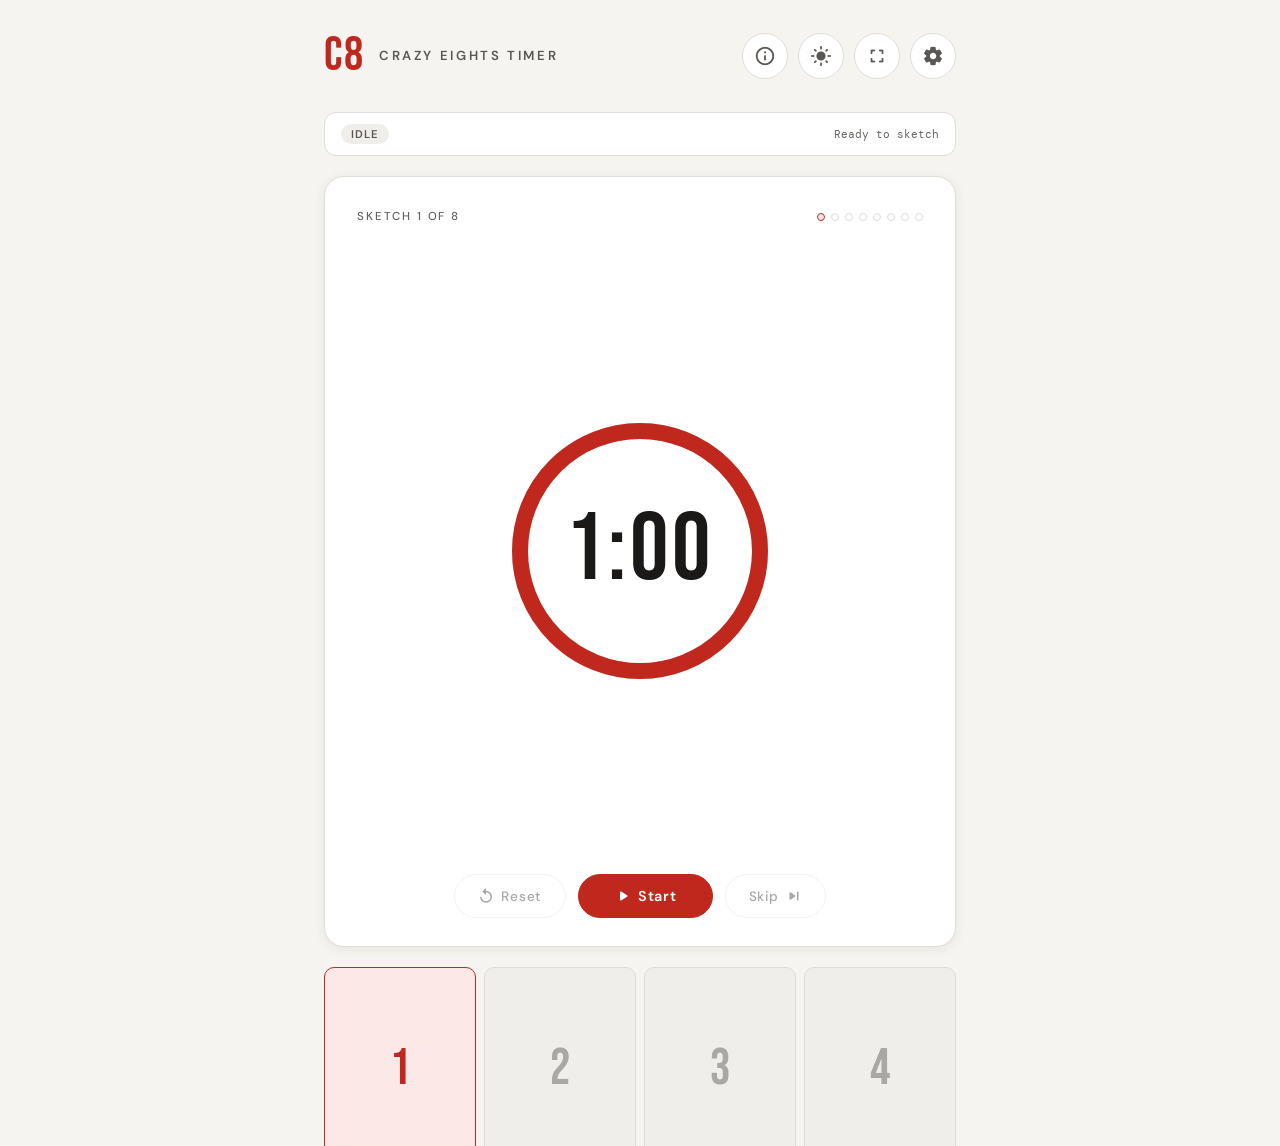
==== commit 64fc3274: "Moved index file up a level" ====
--- a/index.html
+++ b/index.html
@@ -1,1217 +1,1541 @@
 <!DOCTYPE html>
-<html lang="en" data-theme="light">
+<html lang="en">
 <head>
-  <meta charset="UTF-8" />
-  <title>Crazy 8's Timer</title>
-  <meta name="viewport" content="width=device-width, initial-scale=1" />
-  <style>
-    :root {
-      --accent-red: #e63946;
-      --radius-lg: 16px;
-      --radius-md: 10px;
-      --shadow-soft: 0 18px 45px rgba(0, 0, 0, 0.16);
-      --transition-fast: 0.18s ease-out;
-      --font-sans: system-ui, -apple-system, BlinkMacSystemFont, "SF Pro Text",
-        "Segoe UI", sans-serif;
-    }
-
-    :root[data-theme="light"] {
-      --bg: #f7f7f9;
-      --bg-elevated: #ffffff;
-      --bg-soft: #f0f0f5;
-      --text-main: #1f2933;
-      --text-muted: #6b7280;
-      --border-subtle: rgba(15, 23, 42, 0.1);
-      --control-bg: #ffffff;
-      --control-border: rgba(15, 23, 42, 0.08);
-      --switch-track: #e5e7eb;
-      --overlay-bg: rgba(15, 23, 42, 0.88);
-      --timer-ring-bg: rgba(15, 23, 42, 0.06);
-    }
-
-    :root[data-theme="dark"] {
-      --bg: #050608;
-      --bg-elevated: #14151a;
-      --bg-soft: #181922;
-      --text-main: #f9fafb;
-      --text-muted: #9ca3af;
-      --border-subtle: rgba(148, 163, 184, 0.24);
-      --control-bg: #111827;
-      --control-border: rgba(55, 65, 81, 0.85);
-      --switch-track: #111827;
-      --overlay-bg: rgba(0, 0, 0, 0.94);
-      --timer-ring-bg: rgba(148, 163, 184, 0.12);
-    }
-
-    * {
-      box-sizing: border-box;
-    }
-
-    body {
-      margin: 0;
-      min-height: 100vh;
-      font-family: var(--font-sans);
-      background: radial-gradient(circle at top, #ffffff 0, var(--bg) 52%);
-      color: var(--text-main);
-      display: flex;
-      align-items: center;
-      justify-content: center;
-      padding: 24px;
-    }
-
-    .app-shell {
-      width: 100%;
-      max-width: 960px;
-      background: linear-gradient(135deg, var(--bg-elevated), var(--bg-soft));
-      border-radius: 28px;
-      box-shadow: var(--shadow-soft);
-      position: relative;
-      overflow: hidden;
-      border: 1px solid var(--border-subtle);
-    }
-
-    .app-grid {
-      display: grid;
-      grid-template-columns: minmax(0, 3fr) minmax(0, 2.6fr);
-      gap: 0;
-    }
-
-    @media (max-width: 800px) {
-      .app-grid {
-        grid-template-columns: 1fr;
-      }
-    }
-
-    .main-pane {
-      padding: 28px 28px 24px 28px;
-      border-right: 1px solid var(--border-subtle);
-    }
-
-    @media (max-width: 800px) {
-      .main-pane {
-        border-right: none;
-        border-bottom: 1px solid var(--border-subtle);
-      }
-    }
-
-    .side-pane {
-      padding: 24px 24px 24px 20px;
-      background: radial-gradient(circle at top left, rgba(230, 57, 70, 0.06), transparent 55%),
-                  radial-gradient(circle at bottom right, rgba(15, 23, 42, 0.46), transparent 55%),
-                  var(--bg-elevated);
-      position: relative;
-      overflow: hidden;
-    }
-
-    .header {
-      display: flex;
-      align-items: center;
-      justify-content: space-between;
-      margin-bottom: 18px;
-      gap: 16px;
-    }
-
-    .brand {
-      display: flex;
-      align-items: center;
-      gap: 10px;
-    }
-
-    .brand-mark {
-      width: 26px;
-      height: 26px;
-      border-radius: 999px;
-      border: 2px solid var(--accent-red);
-      display: flex;
-      align-items: center;
-      justify-content: center;
-      position: relative;
-      overflow: hidden;
-    }
-
-    .brand-mark::before {
-      content: "";
-      position: absolute;
-      inset: 0;
-      background: conic-gradient(from 220deg, rgba(230, 57, 70, 0.9), transparent 45%, rgba(148, 163, 184, 0.8));
-      mix-blend-mode: screen;
-      opacity: 0.7;
-    }
-
-    .brand-mark-dot {
-      width: 9px;
-      height: 9px;
-      border-radius: 999px;
-      background: var(--bg-elevated);
-      box-shadow: 0 0 0 1.5px var(--accent-red);
-      position: relative;
-      z-index: 1;
-    }
-
-    .brand-text-title {
-      font-weight: 600;
-      letter-spacing: 0.02em;
-      font-size: 0.98rem;
-    }
-
-    .brand-text-sub {
-      font-size: 0.72rem;
-      color: var(--text-muted);
-      letter-spacing: 0.08em;
-      text-transform: uppercase;
-    }
-
-    .theme-toggle {
-      display: inline-flex;
-      align-items: center;
-      gap: 8px;
-      font-size: 0.8rem;
-      color: var(--text-muted);
-      padding: 4px 8px;
-      border-radius: 999px;
-      background: rgba(15, 23, 42, 0.04);
-    }
-
-    .theme-toggle-label {
-      text-transform: uppercase;
-      letter-spacing: 0.12em;
-      font-size: 0.68rem;
-    }
-
-    .switch {
-      position: relative;
-      width: 46px;
-      height: 24px;
-      border-radius: 12px;
-      background: var(--switch-track);
-      border: 1px solid var(--border-subtle);
-      cursor: pointer;
-      transition: background var(--transition-fast), border-color var(--transition-fast);
-    }
-
-    .switch-thumb {
-      position: absolute;
-      top: 2px;
-      left: 2px;
-      width: 18px;
-      height: 18px;
-      border-radius: 999px;
-      background: #ffffff;
-      border: 1px solid rgba(15, 23, 42, 0.1);
-      box-shadow: 0 4px 10px rgba(15, 23, 42, 0.2);
-      transition: transform var(--transition-fast);
-    }
-
-    :root[data-theme="dark"] .switch-thumb {
-      transform: translateX(20px);
-      background: #0b1220;
-      border-color: rgba(249, 250, 251, 0.24);
-      box-shadow: 0 4px 20px rgba(0, 0, 0, 0.8);
-    }
-
-    .theme-toggle-icon {
-      font-size: 0.78rem;
-    }
-
-    /* Timer visuals */
-
-    .timer-shell {
-      display: flex;
-      align-items: center;
-      justify-content: center;
-      padding: 10px 0 18px 0;
-    }
-
-    .timer-circle-wrapper {
-      width: min(280px, 64vw);
-      aspect-ratio: 1 / 1;
-      position: relative;
-    }
-
-    .timer-ring {
-      position: absolute;
-      inset: 0;
-      border-radius: 50%;
-      background:
-        radial-gradient(circle at top, rgba(255, 255, 255, 0.8), transparent 60%),
-        var(--timer-ring-bg);
-      display: flex;
-      align-items: center;
-      justify-content: center;
-      overflow: hidden;
-    }
-
-    .timer-sweep {
-      position: absolute;
-      inset: 0;
-      border-radius: 50%;
-      background: conic-gradient(
-        from -90deg,
-        var(--accent-red) 0,
-        var(--accent-red) var(--progress),
-        transparent var(--progress),
-        transparent 360deg
-      );
-      mask: radial-gradient(circle, transparent 60%, black 62%);
-      opacity: 0.96;
-      transition: background 0.18s linear;
-    }
-
-    .timer-core {
-      position: relative;
-      width: 70%;
-      height: 70%;
-      border-radius: 50%;
-      background: linear-gradient(145deg, var(--bg-elevated), var(--bg-soft));
-      box-shadow: 0 14px 40px rgba(0, 0, 0, 0.26);
-      border: 1px solid rgba(15, 23, 42, 0.12);
-      display: flex;
-      flex-direction: column;
-      align-items: center;
-      justify-content: center;
-      gap: 6px;
-    }
-
-    .time-display {
-      font-variant-numeric: tabular-nums;
-      font-size: clamp(1.9rem, 3vw + 0.8rem, 2.6rem);
-      font-weight: 600;
-      letter-spacing: 0.05em;
-    }
-
-    .time-label {
-      font-size: 0.8rem;
-      color: var(--text-muted);
-      letter-spacing: 0.24em;
-      text-transform: uppercase;
-    }
-
-    .chip-row {
-      display: flex;
-      justify-content: center;
-      gap: 10px;
-      margin-top: 6px;
-      flex-wrap: wrap;
-    }
-
-    .chip {
-      padding: 4px 10px;
-      border-radius: 999px;
-      font-size: 0.72rem;
-      letter-spacing: 0.12em;
-      text-transform: uppercase;
-      border: 1px solid var(--border-subtle);
-      background: rgba(15, 23, 42, 0.02);
-      color: var(--text-muted);
-    }
-
-    .chip-strong {
-      border-color: rgba(230, 57, 70, 0.5);
-      color: var(--accent-red);
-      background: rgba(230, 57, 70, 0.06);
-    }
-
-    /* Controls */
-
-    .controls-row {
-      display: flex;
-      align-items: center;
-      justify-content: center;
-      gap: 10px;
-      margin-top: 6px;
-      flex-wrap: wrap;
-    }
-
-    button {
-      font-family: inherit;
-    }
-
-    .btn {
-      border-radius: 999px;
-      padding: 7px 18px;
-      border: 1px solid transparent;
-      font-size: 0.86rem;
-      letter-spacing: 0.05em;
-      text-transform: uppercase;
-      cursor: pointer;
-      transition: transform 0.08s ease-out, box-shadow 0.12s ease-out,
-        background 0.18s ease-out, border-color 0.18s ease-out,
-        color 0.18s ease-out;
-      display: inline-flex;
-      align-items: center;
-      gap: 6px;
-      white-space: nowrap;
-    }
-
-    .btn-primary {
-      background: var(--accent-red);
-      color: #ffffff;
-      box-shadow: 0 12px 30px rgba(230, 57, 70, 0.55);
-      border-color: rgba(248, 250, 252, 0.28);
-    }
-
-    .btn-primary:hover {
-      transform: translateY(-1px);
-      box-shadow: 0 16px 36px rgba(230, 57, 70, 0.7);
-    }
-
-    .btn-outline {
-      background: transparent;
-      color: var(--text-main);
-      border-color: var(--control-border);
-      backdrop-filter: blur(8px);
-    }
-
-    .btn-outline:hover {
-      background: rgba(15, 23, 42, 0.04);
-      transform: translateY(-1px);
-    }
-
-    .btn-ghost {
-      background: transparent;
-      color: var(--text-muted);
-      border-color: transparent;
-    }
-
-    .btn-ghost:hover {
-      background: rgba(15, 23, 42, 0.06);
-      color: var(--text-main);
-    }
-
-    .btn[disabled] {
-      opacity: 0.55;
-      cursor: not-allowed;
-      box-shadow: none;
-      transform: none;
-    }
-
-    .tiny-dot {
-      width: 6px;
-      height: 6px;
-      border-radius: 999px;
-      background: #10b981;
-      box-shadow: 0 0 0 3px rgba(16, 185, 129, 0.18);
-    }
-
-    /* Settings */
-
-    .side-pane-header {
-      display: flex;
-      justify-content: space-between;
-      align-items: center;
-      margin-bottom: 14px;
-      gap: 8px;
-    }
-
-    .side-title {
-      font-size: 0.9rem;
-      font-weight: 600;
-      letter-spacing: 0.14em;
-      text-transform: uppercase;
-      color: #e5e7eb;
-      display: flex;
-      align-items: center;
-      gap: 10px;
-    }
-
-    .side-tag {
-      font-size: 0.7rem;
-      padding: 2px 7px;
-      border-radius: 999px;
-      border: 1px solid rgba(249, 250, 251, 0.24);
-      color: #f9fafb;
-      background: rgba(15, 23, 42, 0.6);
-      text-transform: uppercase;
-      letter-spacing: 0.16em;
-    }
-
-    .settings-card {
-      background: rgba(15, 23, 42, 0.72);
-      border-radius: 20px;
-      padding: 14px 16px 16px 16px;
-      border: 1px solid rgba(148, 163, 184, 0.5);
-      backdrop-filter: blur(18px);
-      color: #e5e7eb;
-      position: relative;
-      overflow: hidden;
-    }
-
-    .settings-card::before {
-      content: "";
-      position: absolute;
-      width: 200px;
-      height: 200px;
-      background: radial-gradient(circle, rgba(248, 113, 113, 0.4), transparent);
-      top: -70px;
-      right: -70px;
-      opacity: 0.8;
-      pointer-events: none;
-    }
-
-    .settings-grid {
-      display: grid;
-      grid-template-columns: repeat(2, minmax(0, 1fr));
-      gap: 10px 12px;
-    }
-
-    .field {
-      display: flex;
-      flex-direction: column;
-      gap: 4px;
-    }
-
-    .field label {
-      font-size: 0.72rem;
-      letter-spacing: 0.14em;
-      text-transform: uppercase;
-      color: rgba(209, 213, 219, 0.9);
-    }
-
-    .field-desc {
-      font-size: 0.7rem;
-      color: rgba(156, 163, 175, 0.96);
-    }
-
-    .input-shell {
-      margin-top: 2px;
-      display: flex;
-      align-items: baseline;
-      gap: 4px;
-    }
-
-    .input-shell input {
-      width: 100%;
-      padding: 6px 8px;
-      border-radius: 999px;
-      border: 1px solid rgba(148, 163, 184, 0.7);
-      background: rgba(15, 23, 42, 0.9);
-      color: #f9fafb;
-      font-size: 0.8rem;
-      font-variant-numeric: tabular-nums;
-      outline: none;
-      -moz-appearance: textfield;
-    }
-
-    .input-shell input::-webkit-outer-spin-button,
-    .input-shell input::-webkit-inner-spin-button {
-      -webkit-appearance: none;
-      margin: 0;
-    }
-
-    .input-shell span {
-      font-size: 0.7rem;
-      color: rgba(209, 213, 219, 0.9);
-      text-transform: uppercase;
-      letter-spacing: 0.12em;
-    }
-
-    .summary-row {
-      display: flex;
-      justify-content: space-between;
-      align-items: center;
-      margin-top: 12px;
-      gap: 8px;
-      font-size: 0.78rem;
-      color: #e5e7eb;
-    }
-
-    .summary-key {
-      text-transform: uppercase;
-      letter-spacing: 0.18em;
-      font-size: 0.68rem;
-      color: rgba(209, 213, 219, 0.9);
-    }
-
-    .pill {
-      padding: 3px 9px;
-      border-radius: 999px;
-      background: rgba(15, 23, 42, 0.68);
-      border: 1px solid rgba(148, 163, 184, 0.7);
-      font-size: 0.7rem;
-      font-variant-numeric: tabular-nums;
-    }
-
-    .sketch-progress {
-      margin-top: 16px;
-      font-size: 0.74rem;
-      color: rgba(209, 213, 219, 0.96);
-      display: flex;
-      flex-direction: column;
-      gap: 4px;
-    }
-
-    .sketch-dots {
-      display: flex;
-      flex-wrap: wrap;
-      gap: 4px;
-    }
-
-    .sketch-dot {
-      width: 14px;
-      height: 14px;
-      border-radius: 999px;
-      border: 1px solid rgba(148, 163, 184, 0.85);
-      background: rgba(15, 23, 42, 0.5);
-    }
-
-    .sketch-dot.active {
-      background: var(--accent-red);
-      border-color: #fecaca;
-      box-shadow: 0 0 0 2px rgba(248, 113, 113, 0.45);
-    }
-
-    .sketch-dot.completed {
-      background: transparent;
-      border-style: dashed;
-      border-color: rgba(148, 163, 184, 0.8);
-      opacity: 0.7;
-    }
-
-    /* Overlay notifications */
-
-    .overlay {
-      position: fixed;
-      inset: 0;
-      display: flex;
-      align-items: center;
-      justify-content: center;
-      background: var(--overlay-bg);
-      color: #f9fafb;
-      z-index: 40;
-      opacity: 0;
-      pointer-events: none;
-      transition: opacity 0.22s ease-out;
-    }
-
-    .overlay.visible {
-      opacity: 1;
-      pointer-events: auto;
-    }
-
-    .overlay-card {
-      text-align: center;
-      padding: 32px 26px;
-      max-width: 540px;
-      margin: 12px;
-      border-radius: 28px;
-      background: rgba(15, 23, 42, 0.9);
-      border: 1px solid rgba(248, 250, 252, 0.22);
-      box-shadow: 0 24px 60px rgba(0, 0, 0, 0.8);
-      backdrop-filter: blur(26px);
-      position: relative;
-      overflow: hidden;
-    }
-
-    .overlay-card::before {
-      content: "";
-      position: absolute;
-      inset: -120px;
-      background:
-        radial-gradient(circle at top left, rgba(248, 113, 113, 0.5), transparent 60%),
-        radial-gradient(circle at bottom right, rgba(239, 68, 68, 0.5), transparent 60%);
-      opacity: 0.9;
-      mix-blend-mode: screen;
-    }
-
-    .overlay-inner {
-      position: relative;
-      z-index: 1;
-    }
-
-    .overlay-kicker {
-      font-size: 0.8rem;
-      letter-spacing: 0.24em;
-      text-transform: uppercase;
-      margin-bottom: 14px;
-      color: #fed7d7;
-    }
-
-    .overlay-title {
-      font-size: clamp(1.7rem, 3vw + 1rem, 2.3rem);
-      font-weight: 700;
-      letter-spacing: 0.06em;
-      text-transform: uppercase;
-      margin-bottom: 10px;
-    }
-
-    .overlay-sub {
-      font-size: 0.86rem;
-      color: #fee2e2;
-    }
-
-    .overlay-countdown {
-      margin-top: 18px;
-      font-size: 0.78rem;
-      letter-spacing: 0.18em;
-      text-transform: uppercase;
-      color: rgba(248, 250, 252, 0.8);
-    }
-
-    .overlay-countdown span {
-      font-variant-numeric: tabular-nums;
-      margin-left: 4px;
-    }
-  </style>
+<meta charset="UTF-8">
+<meta name="viewport" content="width=device-width, initial-scale=1.0">
+<meta name="description" content="Crazy 8s Timer — a free, offline design sprint tool for facilitating rapid sketching sessions. Customisable rounds, audio alerts, fullscreen mode, and light/dark themes.">
+<meta name="keywords" content="crazy 8s, crazy eights, design sprint, sketching timer, ideation, UX workshop, facilitation tool, design thinking, sprint timer, rapid prototyping">
+<title>Crazy 8s Timer</title>
+<link rel="icon" type="image/x-icon" href="https://kvgcreative.com/kvg_red_favicon.ico">
+<link href="https://fonts.googleapis.com/css2?family=DM+Mono:wght@400;500&family=Bebas+Neue&family=DM+Sans:wght@300;400;500;600&display=swap" rel="stylesheet">
+<link href="https://fonts.googleapis.com/icon?family=Material+Icons+Round" rel="stylesheet">
+<style>
+  :root {
+    --bg: #f5f4f0;
+    --surface: #ffffff;
+    --surface2: #f0eeea;
+    --border: #e0ddd8;
+    --text: #1a1918;
+    --text-muted: #5a5754;      /* was #6b6864 — darkened to 7.0:1 on white */
+    --text-hint: #666360;       /* was #aaa8a4 (2.6:1 fail) — 5.3:1 on white, 4.6:1 on surface2 */
+    --accent: #c0281d;          /* was #d63429 — darkened to 5.5:1 on white */
+    --accent-soft: #fce8e7;
+    --accent-dark: #8f1f16;
+    --charcoal: #2c2b29;
+    --green: #155e38;           /* was #1a7a4a (4.3:1 fail on green-soft) — darkened to 5.2:1 on green-soft */
+    --green-soft: #e8f5ee;
+    --shadow: 0 2px 12px rgba(0,0,0,0.07);
+    --shadow-lg: 0 8px 32px rgba(0,0,0,0.14);
+  }
+  [data-theme="dark"] {
+    --bg: #18171a;
+    --surface: #222124;
+    --surface2: #2a292c;
+    --border: #38363a;
+    --text: #f0eee8;
+    --text-muted: #b8b6b8;      /* was #a09ea0 (4.1:1 fail) — lightened to 6.2:1 on #222124 */
+    --text-hint: #8e8c8e;       /* was #6a6868 (2.2:1 fail) — lightened to 4.6:1 on #222124 */
+    --accent: #f05252;          /* was #e84040 — lightened to 4.6:1 on #222124 */
+    --accent-soft: #2e1616;
+    --accent-dark: #ff8080;
+    --charcoal: #e0ddd8;
+    --green: #3dd68a;           /* was #2eb86a — lightened to 4.6:1 on #222124 */
+    --green-soft: #0e2018;
+    --shadow: 0 2px 12px rgba(0,0,0,0.3);
+    --shadow-lg: 0 8px 40px rgba(0,0,0,0.55);
+  }
+
+  * { box-sizing: border-box; margin: 0; padding: 0; }
+
+  body {
+    font-family: 'DM Sans', sans-serif;
+    background: var(--bg);
+    color: var(--text);
+    min-height: 100vh;
+    transition: background 0.3s, color 0.3s;
+  }
+
+  .app {
+    max-width: 680px;
+    margin: 0 auto;
+    padding: 2rem 1.5rem 4rem;
+  }
+
+  /* ── HEADER ─────────────────────────────── */
+  header {
+    display: flex;
+    align-items: center;
+    justify-content: space-between;
+    margin-bottom: 2rem;
+  }
+  .logo { display: flex; align-items: center; gap: 14px; }
+  .logo-num {
+    font-family: 'Bebas Neue', sans-serif;
+    font-size: 3rem;
+    line-height: 1;
+    color: var(--accent);
+    letter-spacing: 2px;
+  }
+  .logo-text {
+    font-size: 0.82rem;
+    font-weight: 600;
+    letter-spacing: 0.2em;
+    text-transform: uppercase;
+    color: var(--text-muted);
+    line-height: 1;
+  }
+  .header-controls { display: flex; gap: 10px; align-items: center; }
+  .icon-btn {
+    width: 46px; height: 46px;
+    border-radius: 50%;
+    border: 1px solid var(--border);
+    background: var(--surface);
+    color: var(--text-muted);
+    cursor: pointer;
+    display: flex;
+    align-items: center;
+    justify-content: center;
+    transition: all 0.15s;
+    font-size: 20px;
+  }
+  .icon-btn .material-icons-round { font-size: 22px; line-height: 1; }
+  .icon-btn:hover  { border-color: var(--accent); color: var(--accent); background: var(--accent-soft); }
+  .icon-btn.active { background: var(--accent); border-color: var(--accent); color: white; }
+
+  @media (max-width: 768px) {
+    #fsBtn { display: none; }
+  }
+
+  /* ── STATUS BAR ─────────────────────────── */
+  .status-bar {
+    display: flex;
+    align-items: center;
+    justify-content: space-between;
+    padding: 0.7rem 1rem;
+    background: var(--surface);
+    border: 1px solid var(--border);
+    border-radius: 12px;
+    margin-bottom: 1.25rem;
+  }
+  .status-pill {
+    font-size: 0.7rem;
+    letter-spacing: 0.1em;
+    text-transform: uppercase;
+    font-weight: 600;
+    padding: 3px 10px;
+    border-radius: 100px;
+  }
+  .status-pill.idle    { background: var(--surface2); color: var(--text-muted); }
+  .status-pill.running { background: var(--accent-soft); color: #8f1f16; }   /* #8f1f16 on #fce8e7 = 7.1:1 */
+  .status-pill.done    { background: var(--green-soft); color: #0e4026; }    /* #0e4026 on #e8f5ee = 7.9:1 */
+  .status-pill.paused  { background: var(--surface2); color: var(--text-muted); }
+  [data-theme="dark"] .status-pill.running { background: var(--accent-soft); color: #f8aaaa; }  /* #f8aaaa on #2e1616 = 5.2:1 */
+  [data-theme="dark"] .status-pill.done    { background: var(--green-soft); color: #5ddba0; }   /* #5ddba0 on #0e2018 = 5.3:1 */
+  .status-meta {
+    font-family: 'DM Mono', monospace;
+    font-size: 0.7rem;
+    color: var(--text-hint);
+  }
+
+  /* ── CARD FLIP ──────────────────────────── */
+  .card-scene {
+    perspective: 1400px;
+    margin-bottom: 1.25rem;
+  }
+  .card-flipper {
+    position: relative;
+    transform-style: preserve-3d;
+    transition: transform 0.65s cubic-bezier(0.4, 0.2, 0.2, 1);
+    height: 420px; /* initial; overridden by JS */
+  }
+  .card-flipper.flipped { transform: rotateY(180deg); }
+
+  .card-face {
+    position: absolute;
+    inset: 0;
+    backface-visibility: hidden;
+    -webkit-backface-visibility: hidden;
+    background: var(--surface);
+    border: 1px solid var(--border);
+    border-radius: 20px;
+    box-shadow: var(--shadow);
+    overflow: hidden;
+  }
+  .card-front {
+    padding: 2rem 2rem 1.75rem;
+    display: flex;
+    flex-direction: column;
+  }
+  .card-back {
+    transform: rotateY(180deg);
+    padding: 2rem;
+    display: flex;
+    flex-direction: column;
+  }
+
+  /* ── SKETCH INFO ─────────────────────────── */
+  .sketch-info {
+    display: flex;
+    align-items: center;
+    justify-content: space-between;
+    margin-bottom: 1.25rem;
+  }
+  .sketch-label {
+    font-size: 0.72rem;
+    letter-spacing: 0.16em;
+    text-transform: uppercase;
+    color: var(--text-hint);
+    font-weight: 500;
+  }
+  .sketch-counter { display: flex; gap: 6px; flex-wrap: wrap; justify-content: flex-end; max-width: 50%; }
+  .sketch-dot {
+    width: 8px; height: 8px;
+    border-radius: 50%;
+    border: 1.5px solid var(--border);
+    background: transparent;
+    transition: all 0.3s;
+  }
+  .sketch-dot.done   { background: var(--accent); border-color: var(--accent); }
+  .sketch-dot.active { border-color: var(--accent); background: var(--accent-soft); }
+
+  /* ── CIRCULAR TIMER ─────────────────────── */
+  .circle-timer-wrap {
+    display: flex;
+    justify-content: center;
+    align-items: center;
+    flex: 1;
+    margin: 0.5rem 0 1.5rem;
+  }
+  .circle-timer {
+    position: relative;
+    width: 280px;
+    height: 280px;
+    flex-shrink: 0;
+  }
+  .circle-timer svg {
+    position: absolute;
+    inset: 0;
+    width: 100%;
+    height: 100%;
+    transform: rotate(-90deg);
+  }
+  .ring-track {
+    fill: none;
+    stroke: var(--border);
+    stroke-width: 16;
+  }
+  .ring-bg {
+    fill: none;
+    stroke: var(--surface2);
+    stroke-width: 16;
+  }
+  .ring-progress {
+    fill: none;
+    stroke: var(--accent);
+    stroke-width: 16;
+    stroke-linecap: butt;
+    transition: stroke-dashoffset 1s linear, stroke 0.3s;
+  }
+  .circle-timer-inner {
+    position: absolute;
+    inset: 0;
+    display: flex;
+    flex-direction: column;
+    align-items: center;
+    justify-content: center;
+  }
+  .time-big {
+    font-family: 'Bebas Neue', sans-serif;
+    font-size: 6rem;
+    line-height: 1;
+    color: var(--text);
+    letter-spacing: 4px;
+    transition: color 0.3s;
+  }
+  .time-big.warning { color: var(--accent); }
+
+  /* ── CONTROLS ───────────────────────────── */
+  .controls { display: flex; gap: 12px; justify-content: center; }
+  .btn {
+    font-family: 'DM Sans', sans-serif;
+    font-size: 0.85rem;
+    font-weight: 500;
+    letter-spacing: 0.06em;
+    padding: 0.65rem 1.4rem;
+    border-radius: 100px;
+    border: 1px solid var(--border);
+    cursor: pointer;
+    transition: all 0.15s;
+    background: var(--surface);
+    color: var(--text);
+    display: inline-flex;
+    align-items: center;
+    gap: 6px;
+  }
+  .btn-icon { font-size: 18px !important; line-height: 1; }
+  .btn:hover { border-color: var(--text-muted); }
+  .btn-primary {
+    background: var(--accent);
+    color: white;
+    border-color: var(--accent);
+    font-size: 0.9rem;
+    padding: 0.75rem 2.2rem;
+    font-weight: 600;
+  }
+  .btn-primary:hover { background: var(--accent-dark); border-color: var(--accent-dark); }
+  .btn:disabled { opacity: 0.38; cursor: not-allowed; }
+
+  /* ── FULLSCREEN MODE ─────────────────────── */
+  body.fs-mode {
+    overflow: hidden;
+  }
+  body.fs-mode .app {
+    display: none;
+  }
+  .fs-overlay {
+    display: none;
+    position: fixed;
+    inset: 0;
+    z-index: 400;
+    background: var(--bg);
+    flex-direction: column;
+    align-items: center;
+    justify-content: center;
+    padding: 2rem;
+  }
+  body.fs-mode .fs-overlay { display: flex; }
+
+  .fs-header {
+    position: absolute;
+    top: 0; left: 0; right: 0;
+    display: flex;
+    align-items: center;
+    justify-content: space-between;
+    padding: 1.25rem 1.5rem;
+  }
+  .fs-logo { display: flex; align-items: center; gap: 12px; }
+  .fs-logo-num {
+    font-family: 'Bebas Neue', sans-serif;
+    font-size: 2rem;
+    line-height: 1;
+    color: var(--accent);
+    letter-spacing: 2px;
+  }
+  .fs-logo-text {
+    font-size: 0.72rem;
+    font-weight: 600;
+    letter-spacing: 0.2em;
+    text-transform: uppercase;
+    color: var(--text-muted);
+  }
+  .fs-exit-btn {
+    width: 42px; height: 42px;
+    border-radius: 50%;
+    border: 1px solid var(--border);
+    background: var(--surface);
+    color: var(--text-muted);
+    cursor: pointer;
+    display: flex;
+    align-items: center;
+    justify-content: center;
+    transition: all 0.15s;
+  }
+  .fs-exit-btn .material-icons-round { font-size: 20px; line-height: 1; }
+  .fs-exit-btn:hover { border-color: var(--accent); color: var(--accent); background: var(--accent-soft); }
+
+  .fs-status {
+    position: absolute;
+    top: 5rem; left: 0; right: 0;
+    display: flex;
+    justify-content: center;
+  }
+  .fs-status-pill {
+    font-size: 0.7rem;
+    letter-spacing: 0.12em;
+    text-transform: uppercase;
+    font-weight: 600;
+    padding: 4px 14px;
+    border-radius: 100px;
+  }
+  .fs-status-pill.idle    { background: var(--surface2); color: var(--text-muted); }
+  .fs-status-pill.running { background: var(--accent-soft); color: #8f1f16; }
+  .fs-status-pill.done    { background: var(--green-soft); color: #0e4026; }
+  .fs-status-pill.paused  { background: var(--surface2); color: var(--text-muted); }
+  [data-theme="dark"] .fs-status-pill.running { background: var(--accent-soft); color: #f8aaaa; }
+  [data-theme="dark"] .fs-status-pill.done    { background: var(--green-soft); color: #5ddba0; }
+
+  .fs-sketch-label {
+    font-family: 'Bebas Neue', sans-serif;
+    font-size: min(6vw, 5vh);
+    letter-spacing: 0.12em;
+    text-transform: uppercase;
+    color: var(--text-muted);
+    font-weight: 400;
+    margin-bottom: 1rem;
+    text-align: center;
+    line-height: 1;
+  }
+
+  /* Fluid circle: fills available viewport */
+  .fs-circle-wrap {
+    display: flex;
+    align-items: center;
+    justify-content: center;
+    width: min(70vw, 70vh);
+    height: min(70vw, 70vh);
+    position: relative;
+    flex-shrink: 0;
+  }
+  .fs-circle-wrap svg {
+    position: absolute;
+    inset: 0;
+    width: 100%;
+    height: 100%;
+    transform: rotate(-90deg);
+  }
+  .fs-ring-bg       { fill: none; stroke: var(--surface2); stroke-width: 14; }
+  .fs-ring-track    { fill: none; stroke: var(--border);   stroke-width: 14; }
+  .fs-ring-progress {
+    fill: none;
+    stroke: var(--accent);
+    stroke-width: 14;
+    stroke-linecap: butt;
+    transition: stroke-dashoffset 1s linear;
+  }
+  .fs-circle-inner {
+    position: absolute;
+    inset: 0;
+    display: flex;
+    align-items: center;
+    justify-content: center;
+  }
+  .fs-time {
+    font-family: 'Bebas Neue', sans-serif;
+    font-size: min(20vw, 20vh);
+    line-height: 1;
+    color: var(--text);
+    letter-spacing: 0.04em;
+    transition: color 0.3s;
+  }
+  .fs-time.warning { color: var(--accent); }
+
+  .fs-controls {
+    display: flex;
+    gap: 14px;
+    margin-top: 2rem;
+    justify-content: center;
+  }
+  .fs-dots {
+    display: flex;
+    gap: 8px;
+    flex-wrap: wrap;
+    justify-content: center;
+    margin-top: 1.5rem;
+    max-width: 400px;
+  }
+  .fs-dot {
+    width: 10px; height: 10px;
+    border-radius: 50%;
+    border: 2px solid var(--border);
+    background: transparent;
+    transition: all 0.3s;
+  }
+  .fs-dot.done   { background: var(--accent); border-color: var(--accent); }
+  .fs-dot.active { border-color: var(--accent); background: var(--accent-soft); }
+
+  /* ── SETTINGS BACK ──────────────────────── */
+  .settings-title {
+    font-size: 0.72rem;
+    letter-spacing: 0.18em;
+    text-transform: uppercase;
+    color: var(--text-hint);
+    font-weight: 500;
+    margin-bottom: 1.25rem;
+  }
+  .setting-row {
+    display: flex;
+    align-items: center;
+    justify-content: space-between;
+    padding: 0.9rem 0;
+    border-bottom: 1px solid var(--border);
+  }
+  .setting-row:last-of-type { border-bottom: none; }
+  .setting-info { flex: 1; }
+  .setting-label { font-size: 0.9rem; font-weight: 500; color: var(--text); margin-bottom: 2px; }
+  .setting-desc  { font-size: 0.75rem; color: var(--text-muted); }
+  .setting-control { display: flex; align-items: center; gap: 10px; margin-left: 1rem; }
+  .stepper-btn {
+    width: 30px; height: 30px;
+    border-radius: 50%;
+    border: 1px solid var(--border);
+    background: var(--surface2);
+    color: var(--text);
+    cursor: pointer;
+    font-size: 1.1rem;
+    display: flex;
+    align-items: center;
+    justify-content: center;
+    transition: all 0.15s;
+    font-family: 'DM Mono', monospace;
+  }
+  .stepper-btn:hover { border-color: var(--accent); color: var(--accent); background: var(--accent-soft); }
+  .stepper-val {
+    font-family: 'DM Mono', monospace;
+    font-size: 1.1rem;
+    font-weight: 500;
+    min-width: 28px;
+    text-align: center;
+    color: var(--text);
+  }
+
+  /* Volume control */
+  .volume-btns {
+    display: flex;
+    gap: 6px;
+    align-items: center;
+  }
+  .vol-btn {
+    width: 32px; height: 32px;
+    border-radius: 50%;
+    border: 1.5px solid var(--border);
+    background: var(--surface2);
+    color: var(--text-hint);
+    cursor: pointer;
+    display: flex;
+    align-items: center;
+    justify-content: center;
+    transition: all 0.15s;
+  }
+  .vol-btn .material-icons-round { font-size: 16px; line-height: 1; }
+  .vol-btn:hover { border-color: var(--accent); color: var(--accent); background: var(--accent-soft); }
+  .vol-btn.vol-active { background: var(--accent); border-color: var(--accent); color: white; }
+  .settings-apply {
+    margin-top: auto;
+    padding-top: 1.25rem;
+    width: 100%;
+  }
+  .settings-apply button {
+    width: 100%;
+    padding: 0.75rem;
+    background: var(--charcoal);
+    color: var(--bg);
+    border: none;
+    border-radius: 12px;
+    font-family: 'DM Sans', sans-serif;
+    font-size: 0.85rem;
+    font-weight: 600;
+    letter-spacing: 0.06em;
+    cursor: pointer;
+    transition: opacity 0.15s;
+  }
+  .settings-apply button:hover { opacity: 0.82; }
+
+  /* ── SKETCH GRID ─────────────────────────── */
+  .sketch-grid {
+    display: grid;
+    grid-template-columns: repeat(4, 1fr);
+    gap: 8px;
+    margin-bottom: 1.5rem;
+  }
+  .sketch-box {
+    aspect-ratio: 3/4;
+    border-radius: 10px;
+    border: 1.5px solid var(--border);
+    background: var(--surface2);
+    display: flex;
+    flex-direction: column;
+    align-items: center;
+    justify-content: center;
+    transition: all 0.3s;
+    position: relative;
+    overflow: hidden;
+    padding-bottom: 0;
+  }
+  .sketch-box.active-box { border-color: var(--accent); background: var(--accent-soft); }
+  .sketch-box.done-box   { border-color: var(--border); background: var(--surface); }
+  .sketch-box-num {
+    font-family: 'Bebas Neue', sans-serif;
+    font-size: 3.2rem;
+    color: #aaa8a4;
+    line-height: 1;
+    transition: color 0.3s;
+  }
+  [data-theme="dark"] .sketch-box-num { color: #6a6868; }
+  .sketch-box.active-box .sketch-box-num { color: var(--accent); }
+  .sketch-box.done-box   .sketch-box-num { color: var(--border); }
+  [data-theme="dark"] .sketch-box.done-box .sketch-box-num { color: #4e4c4e; }
+  .sketch-box-check {
+    position: absolute;
+    bottom: 16px;
+    left: 0; right: 0;
+    display: none;
+    justify-content: center;
+    font-size: 1.4rem !important;
+    color: var(--border);
+    line-height: 1;
+  }
+  [data-theme="dark"] .sketch-box-check { color: #4e4c4e; }
+  .sketch-box.done-box .sketch-box-check { display: flex; }
+
+  /* ── NOTIFICATION OVERLAY ───────────────── */
+  .notif-overlay {
+    position: fixed;
+    inset: 0;
+    background: rgba(0,0,0,0.55);
+    z-index: 200;
+    display: none;
+    align-items: center;
+    justify-content: center;
+  }
+  .notif-overlay.show { display: flex; }
+  .notif-card {
+    background: var(--surface);
+    border-radius: 24px;
+    padding: 3rem 3.5rem;
+    text-align: center;
+    max-width: 440px;
+    width: 90%;
+    box-shadow: var(--shadow-lg);
+    animation: popIn 0.35s cubic-bezier(0.34, 1.56, 0.64, 1);
+  }
+  .notif-card.final { border-top: 5px solid var(--green); }
+  .notif-card.move  { border-top: 5px solid var(--accent); }
+  @keyframes popIn {
+    from { transform: scale(0.8); opacity: 0; }
+    to   { transform: scale(1);   opacity: 1; }
+  }
+  .notif-icon { font-size: 3rem; margin-bottom: 1rem; line-height: 1; }
+  .notif-headline {
+    font-family: 'Bebas Neue', sans-serif;
+    font-size: 3.5rem;
+    letter-spacing: 3px;
+    line-height: 1.05;
+    margin-bottom: 0.5rem;
+  }
+  .notif-headline.accent { color: var(--accent); }   /* #c0281d on #fff = 5.5:1 ✓ */
+  .notif-headline.green  { color: var(--green); }    /* #155e38 on #fff = 7.5:1 ✓ */
+  .notif-sub { font-size: 0.85rem; color: var(--text-muted); letter-spacing: 0.06em; }
+  .notif-timer {
+    margin-top: 1.5rem;
+    font-family: 'DM Mono', monospace;
+    font-size: 0.72rem;
+    color: var(--text-hint);
+    letter-spacing: 0.1em;
+  }
+  .notif-timer span {
+    display: inline-block;
+    width: 60px; height: 3px;
+    border-radius: 3px;
+    background: var(--border);
+    vertical-align: middle;
+    margin-left: 8px;
+    overflow: hidden;
+    position: relative;
+  }
+  .notif-timer span::after {
+    content: '';
+    position: absolute;
+    left: 0; top: 0; bottom: 0;
+    background: var(--accent);
+    animation: shrink 5s linear forwards;
+  }
+  @keyframes shrink { from { width: 100%; } to { width: 0%; } }
+
+  /* ── ABOUT MODAL ────────────────────────── */
+  .about-overlay {
+    position: fixed;
+    inset: 0;
+    background: rgba(0,0,0,0.55);
+    z-index: 300;
+    display: none;
+    align-items: flex-start;
+    justify-content: center;
+    padding: 2rem 1rem 3rem;
+    overflow-y: auto;
+  }
+  .about-overlay.show { display: flex; }
+  .about-modal {
+    background: var(--surface);
+    border-radius: 24px;
+    width: 100%;
+    max-width: 600px;
+    box-shadow: var(--shadow-lg);
+    animation: slideUp 0.38s cubic-bezier(0.34, 1.3, 0.64, 1);
+    overflow: hidden;
+    margin: auto;
+  }
+  @keyframes slideUp {
+    from { transform: translateY(40px); opacity: 0; }
+    to   { transform: translateY(0);    opacity: 1; }
+  }
+  .about-header {
+    display: flex;
+    align-items: center;
+    justify-content: space-between;
+    padding: 1.75rem 2rem 1.25rem;
+    border-bottom: 1px solid var(--border);
+    position: sticky;
+    top: 0;
+    background: var(--surface);
+    z-index: 1;
+  }
+  .about-header h2 {
+    font-family: 'Bebas Neue', sans-serif;
+    font-size: 2rem;
+    letter-spacing: 2px;
+    color: var(--text);
+    line-height: 1;
+    margin-bottom: 3px;
+  }
+  .about-header p {
+    font-size: 0.78rem;
+    color: var(--text-muted);
+    letter-spacing: 0.04em;
+  }
+  .about-close {
+    width: 34px; height: 34px;
+    border-radius: 50%;
+    border: 1px solid var(--border);
+    background: var(--surface2);
+    color: var(--text-muted);
+    cursor: pointer;
+    font-size: 1rem;
+    display: flex;
+    align-items: center;
+    justify-content: center;
+    transition: all 0.15s;
+    flex-shrink: 0;
+  }
+  .about-close:hover { border-color: var(--accent); color: var(--accent); background: var(--accent-soft); }
+  .about-body { padding: 1.75rem 2rem 2rem; }
+  .about-section { margin-bottom: 1.75rem; }
+  .about-section:last-child { margin-bottom: 0; }
+  .about-tag {
+    display: inline-block;
+    font-size: 0.65rem;
+    letter-spacing: 0.2em;
+    text-transform: uppercase;
+    font-weight: 600;
+    color: var(--accent);
+    margin-bottom: 0.55rem;
+  }
+  .about-section h3 {
+    font-size: 1rem;
+    font-weight: 600;
+    color: var(--text);
+    margin-bottom: 0.5rem;
+  }
+  .about-section p {
+    font-size: 0.875rem;
+    color: var(--text-muted);
+    line-height: 1.7;
+    margin-bottom: 0.55rem;
+  }
+  .about-section p:last-child { margin-bottom: 0; }
+  .about-steps {
+    counter-reset: astep;
+    list-style: none;
+    padding: 0;
+    display: flex;
+    flex-direction: column;
+    gap: 10px;
+    margin-top: 0.25rem;
+  }
+  .about-steps li {
+    counter-increment: astep;
+    display: flex;
+    gap: 13px;
+    align-items: flex-start;
+    font-size: 0.875rem;
+    color: var(--text-muted);
+    line-height: 1.6;
+  }
+  .about-steps li::before {
+    content: counter(astep);
+    font-family: 'DM Mono', monospace;
+    font-size: 0.68rem;
+    font-weight: 500;
+    background: var(--accent);
+    color: white;
+    width: 22px; height: 22px;
+    border-radius: 50%;
+    display: flex;
+    align-items: center;
+    justify-content: center;
+    flex-shrink: 0;
+    margin-top: 2px;
+  }
+  .about-tips {
+    display: grid;
+    grid-template-columns: 1fr 1fr;
+    gap: 8px;
+    margin-top: 0.5rem;
+  }
+  .about-tip {
+    background: var(--surface2);
+    border-radius: 10px;
+    padding: 0.85rem 1rem;
+    font-size: 0.8rem;
+    color: var(--text-muted);
+    line-height: 1.55;
+    border: 1px solid var(--border);
+  }
+  .about-tip strong {
+    display: block;
+    font-weight: 600;
+    color: var(--text);
+    margin-bottom: 3px;
+    font-size: 0.82rem;
+  }
+  .about-divider { height: 1px; background: var(--border); margin: 1.5rem 0; }
+  .about-controls-grid {
+    display: grid;
+    grid-template-columns: auto 1fr;
+    gap: 10px 14px;
+    align-items: center;
+  }
+  .ctl-pill {
+    font-size: 0.72rem;
+    font-weight: 600;
+    background: var(--surface2);
+    border: 1px solid var(--border);
+    border-radius: 100px;
+    padding: 5px 12px;
+    color: var(--text);
+    white-space: nowrap;
+    justify-self: start;
+    display: inline-flex;
+    align-items: center;
+    gap: 5px;
+  }
+  .ctl-pill .material-icons-round { font-size: 16px; line-height: 1; }
+  .ctl-pill.red { background: var(--accent-soft); border-color: var(--accent); color: #8f1f16; }  /* 7.1:1 on #fce8e7 */
+  [data-theme="dark"] .ctl-pill.red { background: var(--accent-soft); border-color: var(--accent); color: #f8aaaa; }
+  .ctl-desc { font-size: 0.83rem; color: var(--text-muted); line-height: 1.5; }
+</style>
 </head>
 <body>
-  <div class="app-shell">
-    <div class="app-grid">
-      <section class="main-pane">
-        <header class="header">
-          <div class="brand">
-            <div class="brand-mark">
-              <div class="brand-mark-dot"></div>
-            </div>
-            <div>
-              <div class="brand-text-title">Crazy 8's Studio</div>
-              <div class="brand-text-sub">Rapid sketch timer</div>
-            </div>
-          </div>
-          <div class="theme-toggle" id="themeToggle">
-            <span class="theme-toggle-label">Theme</span>
-            <div class="switch" aria-label="Toggle light / dark theme">
-              <div class="switch-thumb"></div>
-            </div>
-            <span class="theme-toggle-icon" id="themeLabel">Light</span>
-          </div>
-        </header>
-
-        <div class="timer-shell">
-          <div class="timer-circle-wrapper" id="timerCircle">
-            <div class="timer-ring">
-              <div class="timer-sweep" id="timerSweep" style="--progress: 0deg;"></div>
-              <div class="timer-core">
-                <div class="time-display" id="timeDisplay">08:00</div>
-                <div class="time-label" id="timeLabel">Until next sketch</div>
-              </div>
+<div class="app">
+
+  <!-- HEADER -->
+  <header>
+    <div class="logo">
+      <div class="logo-num">C8</div>
+      <div class="logo-text">Crazy Eights Timer</div>
+    </div>
+    <div class="header-controls">
+      <button class="icon-btn" id="aboutBtn"    title="About & Instructions" onclick="toggleAbout()"><span class="material-icons-round">info_outline</span></button>
+      <button class="icon-btn" id="themeBtn"    title="Toggle theme" onclick="toggleTheme()"><span class="material-icons-round" id="themeIcon">light_mode</span></button>
+      <button class="icon-btn" id="fsBtn"       title="Fullscreen timer" onclick="enterFullscreen()"><span class="material-icons-round">fullscreen</span></button>
+      <button class="icon-btn" id="settingsBtn" title="Settings" onclick="toggleSettings()"><span class="material-icons-round">settings</span></button>
+    </div>
+  </header>
+
+  <!-- STATUS -->
+  <div class="status-bar">
+    <span class="status-pill idle" id="statusPill">Idle</span>
+    <span class="status-meta" id="statusMeta">Ready to sketch</span>
+  </div>
+
+  <!-- ── FLIP CARD ── -->
+  <div class="card-scene">
+    <div class="card-flipper" id="cardFlipper">
+
+      <!-- FRONT: TIMER -->
+      <div class="card-face card-front" id="cardFront">
+        <div class="sketch-info">
+          <span class="sketch-label">Sketch <span id="sketchCurrent">1</span> of <span id="sketchTotal">8</span></span>
+          <div class="sketch-counter" id="sketchDots"></div>
+        </div>
+
+        <div class="circle-timer-wrap">
+          <div class="circle-timer">
+            <svg viewBox="0 0 280 280" xmlns="http://www.w3.org/2000/svg">
+              <circle class="ring-bg"       cx="140" cy="140" r="120"/>
+              <circle class="ring-track"    cx="140" cy="140" r="120"/>
+              <circle class="ring-progress" cx="140" cy="140" r="120" id="ringProgress"/>
+            </svg>
+            <div class="circle-timer-inner">
+              <div class="time-big" id="timeBig">1:00</div>
             </div>
           </div>
         </div>
 
-        <div class="chip-row">
-          <div class="chip chip-strong" id="sketchInfoChip">Sketch 1 of 8</div>
-          <div class="chip" id="phaseChip">Idle</div>
+        <div class="controls">
+          <button class="btn" id="resetBtn" onclick="resetTimer()" disabled><span class="material-icons-round btn-icon">replay</span> Reset</button>
+          <button class="btn btn-primary" id="startBtn" onclick="toggleTimer()"><span class="material-icons-round btn-icon" id="startIcon">play_arrow</span> <span id="startLabel">Start</span></button>
+          <button class="btn" id="skipBtn"  onclick="skipSketch()" disabled>Skip <span class="material-icons-round btn-icon">skip_next</span></button>
         </div>
-
-        <div class="controls-row" style="margin-top: 14px;">
-          <button class="btn btn-primary" id="startBtn">
-            <div class="tiny-dot"></div>
-            Start Session
-          </button>
-          <button class="btn btn-outline" id="pauseBtn" disabled>Pause</button>
-          <button class="btn btn-ghost" id="resetBtn" disabled>Reset</button>
-        </div>
-      </section>
-
-      <aside class="side-pane">
-        <div class="side-pane-header">
-          <div class="side-title">
-            Session Settings
-            <span class="side-tag">UX exercise</span>
+      </div>
+
+      <!-- BACK: SETTINGS -->
+      <div class="card-face card-back" id="cardBack">
+        <div class="settings-title">Timer Settings</div>
+
+        <div class="setting-row">
+          <div class="setting-info">
+            <div class="setting-label">Number of sketches</div>
+            <div class="setting-desc">Total sketches in the session</div>
+          </div>
+          <div class="setting-control">
+            <button class="stepper-btn" onclick="adjustSetting('sketches',-1)">−</button>
+            <div class="stepper-val" id="settingSketches">8</div>
+            <button class="stepper-btn" onclick="adjustSetting('sketches',1)">+</button>
           </div>
         </div>
-        <div class="settings-card">
-          <div class="settings-grid">
-            <div class="field">
-              <label for="sketchCountInput">Number of sketches</label>
-              <div class="input-shell">
-                <input
-                  type="number"
-                  id="sketchCountInput"
-                  min="1"
-                  max="32"
-                  value="8"
-                />
-                <span>sketches</span>
-              </div>
-              <div class="field-desc">Classic Crazy 8’s uses eight sketches.</div>
-            </div>
-
-            <div class="field">
-              <label for="minutesPerSketchInput">Minutes per sketch</label>
-              <div class="input-shell">
-                <input
-                  type="number"
-                  id="minutesPerSketchInput"
-                  min="0.25"
-                  step="0.25"
-                  max="15"
-                  value="1"
-                />
-                <span>min</span>
-              </div>
-              <div class="field-desc">Try 1 minute for a high-energy sprint.</div>
-            </div>
+
+        <div class="setting-row">
+          <div class="setting-info">
+            <div class="setting-label">Minutes per sketch</div>
+            <div class="setting-desc">Duration of each sketch slot</div>
           </div>
-
-          <div class="summary-row">
-            <div>
-              <div class="summary-key">Total focus time</div>
-              <div id="summaryText">8 minutes total</div>
-            </div>
-            <div class="pill" id="sessionMetaPill">8 sketches × 1 min</div>
-          </div>
-
-          <div class="sketch-progress">
-            <div>Sketch slots</div>
-            <div class="sketch-dots" id="sketchDots"></div>
+          <div class="setting-control">
+            <button class="stepper-btn" onclick="adjustSetting('minutes',-1)">−</button>
+            <div class="stepper-val" id="settingMinutes">1</div>
+            <button class="stepper-btn" onclick="adjustSetting('minutes',1)">+</button>
           </div>
         </div>
-      </aside>
+
+        <div class="setting-row">
+          <div class="setting-info">
+            <div class="setting-label">Warning at (seconds left)</div>
+            <div class="setting-desc">When the countdown turns red</div>
+          </div>
+          <div class="setting-control">
+            <button class="stepper-btn" onclick="adjustSetting('warning',-5)">−</button>
+            <div class="stepper-val" id="settingWarning">15</div>
+            <button class="stepper-btn" onclick="adjustSetting('warning',5)">+</button>
+          </div>
+        </div>
+
+        <div class="setting-row">
+          <div class="setting-info">
+            <div class="setting-label">Volume</div>
+            <div class="setting-desc">Audio level for alerts and ticks</div>
+          </div>
+          <div class="volume-btns" id="volBtns">
+            <button class="vol-btn" onclick="setVolume(0)" title="Muted"><span class="material-icons-round">volume_off</span></button>
+            <button class="vol-btn" onclick="setVolume(1)" title="Quiet"><span class="material-icons-round">volume_down</span></button>
+            <button class="vol-btn vol-active" onclick="setVolume(2)" title="Medium"><span class="material-icons-round">volume_up</span></button>
+            <button class="vol-btn" onclick="setVolume(3)" title="Loud"><span class="material-icons-round">volume_up</span></button>
+            <button class="vol-btn" onclick="setVolume(4)" title="Extra Loud"><span class="material-icons-round">volume_up</span></button>
+          </div>
+        </div>
+
+        <div class="settings-apply">
+          <button onclick="applySettings()">Apply Settings</button>
+        </div>
+      </div>
+
     </div>
   </div>
 
-  <!-- Overlay notifications -->
-  <div class="overlay" id="overlay">
-    <div class="overlay-card">
-      <div class="overlay-inner">
-        <div class="overlay-kicker" id="overlayKicker">Crazy 8's sprint</div>
-        <div class="overlay-title" id="overlayTitle">Move to next sketch!</div>
-        <div class="overlay-sub" id="overlaySub">
-          Let your pen move faster than your judgment. New idea, new frame.
+  <!-- SKETCH GRID -->
+  <div class="sketch-grid" id="sketchGrid"></div>
+
+</div>
+
+<!-- ── FULLSCREEN OVERLAY ── -->
+<div class="fs-overlay" id="fsOverlay">
+  <div class="fs-header">
+    <div class="fs-logo">
+      <div class="fs-logo-num">C8</div>
+      <div class="fs-logo-text">Crazy Eights Timer</div>
+    </div>
+    <button class="fs-exit-btn" title="Exit fullscreen" onclick="exitFullscreen()">
+      <span class="material-icons-round">fullscreen_exit</span>
+    </button>
+  </div>
+
+  <div class="fs-status">
+    <span class="fs-status-pill idle" id="fsStatusPill">Idle</span>
+  </div>
+
+  <div class="fs-sketch-label" id="fsSketchLabel">Sketch 1 of 8</div>
+
+  <div class="fs-circle-wrap" id="fsCircleWrap">
+    <svg id="fsSvg" viewBox="0 0 200 200" xmlns="http://www.w3.org/2000/svg">
+      <circle class="fs-ring-bg"       cx="100" cy="100" r="88"/>
+      <circle class="fs-ring-track"    cx="100" cy="100" r="88"/>
+      <circle class="fs-ring-progress" cx="100" cy="100" r="88" id="fsRingProgress"
+        stroke-dasharray="552.92" stroke-dashoffset="0"/>
+    </svg>
+    <div class="fs-circle-inner">
+      <div class="fs-time" id="fsTime">1:00</div>
+    </div>
+  </div>
+
+  <div class="fs-dots" id="fsDots"></div>
+
+  <div class="fs-controls">
+    <button class="btn" id="fsResetBtn" onclick="resetTimer()" disabled><span class="material-icons-round btn-icon">replay</span> Reset</button>
+    <button class="btn btn-primary" id="fsStartBtn" onclick="toggleTimer()"><span class="material-icons-round btn-icon" id="fsStartIcon">play_arrow</span> <span id="fsStartLabel">Start</span></button>
+    <button class="btn" id="fsSkipBtn" onclick="skipSketch()" disabled>Skip <span class="material-icons-round btn-icon">skip_next</span></button>
+  </div>
+</div>
+
+<!-- ── NOTIFICATION OVERLAY ── -->
+<div class="notif-overlay" id="notifOverlay">
+  <div class="notif-card" id="notifCard">
+    <div class="notif-icon" id="notifIcon">✏️</div>
+    <div class="notif-headline" id="notifHeadline">Move to next<br>sketch!</div>
+    <div class="notif-sub" id="notifSub">Keep the ideas flowing</div>
+    <div class="notif-timer" id="notifTimerBar">Auto-closing <span></span></div>
+  </div>
+</div>
+
+<!-- ── ABOUT MODAL ── -->
+<div class="about-overlay" id="aboutOverlay" onclick="handleAboutBg(event)">
+  <div class="about-modal">
+    <div class="about-header">
+      <div>
+        <h2>Crazy Eights</h2>
+        <p>How to use the timer and run a team session</p>
+      </div>
+      <button class="about-close" onclick="toggleAbout()"><span class="material-icons-round" style="font-size:18px;">close</span></button>
+    </div>
+    <div class="about-body">
+
+      <div class="about-section">
+        <div class="about-tag">What is it?</div>
+        <p>Crazy 8s is a rapid sketching exercise from Google Ventures' Design Sprint. Each person folds a sheet of paper into 8 panels and has one minute to sketch a different idea in each one. The time pressure forces quantity over quality — and that's the whole point.</p>
+        <p>The goal isn't polished drawings. It's to move past your first obvious idea and explore a wider range of possibilities before committing to a direction.</p>
+      </div>
+
+      <div class="about-divider"></div>
+
+      <div class="about-section">
+        <div class="about-tag">Using the timer</div>
+        <div class="about-controls-grid">
+          <span class="ctl-pill red"><span class="material-icons-round">play_arrow</span> Start</span>
+          <span class="ctl-desc">Begin the countdown for the first sketch</span>
+          <span class="ctl-pill red"><span class="material-icons-round">pause</span> Pause</span>
+          <span class="ctl-desc">Freeze the timer without losing progress</span>
+          <span class="ctl-pill"><span class="material-icons-round">replay</span> Reset</span>
+          <span class="ctl-desc">Cancel the session and return to the beginning</span>
+          <span class="ctl-pill">Skip <span class="material-icons-round">skip_next</span></span>
+          <span class="ctl-desc">End the current sketch early and move to the next</span>
+          <span class="ctl-pill"><span class="material-icons-round">fullscreen</span></span>
+          <span class="ctl-desc">Expand the timer to fill the entire screen — ideal for projecting in a room. Not available on mobile. Press <strong>Esc</strong> or tap the exit button to return.</span>
+          <span class="ctl-pill"><span class="material-icons-round">settings</span></span>
+          <span class="ctl-desc">Flip the card to adjust number of sketches, time per sketch, and warning threshold — then tap Apply</span>
+          <span class="ctl-pill"><span class="material-icons-round">info_outline</span></span>
+          <span class="ctl-desc">Open this guide</span>
+          <span class="ctl-pill"><span class="material-icons-round">light_mode</span> / <span class="material-icons-round">dark_mode</span></span>
+          <span class="ctl-desc">Toggle light and dark mode</span>
         </div>
-        <div class="overlay-countdown">
-          Auto closes in <span id="overlayCountdown">5</span>s
+        <p style="margin-top:1rem;">When each minute ends, a <strong>"Move to next sketch!"</strong> overlay appears with an audio alert and auto-closes after 5 seconds. At the end of the full session, a <strong>"Pencils down!"</strong> screen plays a victory chime.</p>
+      </div>
+
+      <div class="about-divider"></div>
+
+      <div class="about-section">
+        <div class="about-tag">Facilitating a team session</div>
+        <h3>Before you start</h3>
+        <ol class="about-steps">
+          <li>Give everyone a sheet of paper and have them fold it in half three times to create 8 equal panels.</li>
+          <li>Define the challenge clearly — everyone should be sketching toward the same problem.</li>
+          <li>Remind the team these are quick sketches, not wireframes. Stick figures and rough boxes are perfect.</li>
+          <li>Open this timer on a shared screen, or have each person run it on their own device.</li>
+        </ol>
+      </div>
+
+      <div class="about-section">
+        <h3>During the session</h3>
+        <ol class="about-steps">
+          <li>Press <strong>Start</strong> — everyone sketches simultaneously, one idea per panel.</li>
+          <li>When the alert sounds, everyone moves to the next panel immediately.</li>
+          <li>Discourage talking during the exercise — stay heads-down until "Pencils down!" plays.</li>
+          <li>Encourage participants to number each panel as they go to keep track.</li>
+        </ol>
+      </div>
+
+      <div class="about-section">
+        <h3>After the session</h3>
+        <ol class="about-steps">
+          <li>Each person picks their single strongest idea and puts a star on it.</li>
+          <li>Go around the room — each person presents their starred sketch in 60 seconds or less.</li>
+          <li>Use dot voting or a heat map to identify which ideas the team finds most promising.</li>
+          <li>Take the top 1–3 concepts forward into more detailed prototyping or decision-making.</li>
+        </ol>
+      </div>
+
+      <div class="about-divider"></div>
+
+      <div class="about-section">
+        <div class="about-tag">Tips for great sessions</div>
+        <div class="about-tips">
+          <div class="about-tip"><strong>Silence is golden</strong>No talking during sketching — conversation kills flow and slows everyone down.</div>
+          <div class="about-tip"><strong>Quantity over quality</strong>8 rough ideas beats 2 polished ones. Ugly sketches are encouraged.</div>
+          <div class="about-tip"><strong>Label everything</strong>A quick title or caption makes sketches far easier to present afterward.</div>
+          <div class="about-tip"><strong>Vary the time</strong>Try 2-min slots for complex problems, 30-sec for pure ideation speed runs.</div>
+          <div class="about-tip"><strong>Remote teams</strong>Use a shared Miro or FigJam board — upload phone photos right after.</div>
+          <div class="about-tip"><strong>Warm up first</strong>A 5-minute "draw anything" exercise reduces self-consciousness before you begin.</div>
         </div>
       </div>
+
+    </div>
+    <div style="text-align:center; padding: 1rem 2rem 1.5rem; border-top: 1px solid var(--border);">
+      <span style="font-size:0.72rem; letter-spacing:0.12em; text-transform:uppercase; color:var(--text-hint); font-weight:500;">Made with AI</span>
     </div>
   </div>
-
-  <script>
-    // ------ State ------
-
-    const DEFAULT_SKETCHES = 8;
-    const DEFAULT_MINUTES_PER_SKETCH = 1;
-
-    let sketchCount = DEFAULT_SKETCHES;
-    let minutesPerSketch = DEFAULT_MINUTES_PER_SKETCH;
-
-    // Timer state
-    let currentSketchIndex = 1; // 1-based
-    let timeLeftSeconds = minutesPerSketch * 60;
-    let totalSketchSeconds = minutesPerSketch * 60;
-    let overallSecondsElapsed = 0;
-    let timerId = null;
-    let isRunning = false;
-    let hasSessionStarted = false;
-
-    // Overlay state
-    let overlayHideTimeout = null;
-    let overlayCountdownInterval = null;
-    const OVERLAY_DURATION_SECS = 5;
-
-    // Web Audio
-    let audioCtx = null;
-
-    // Elements
-    const timeDisplayEl = document.getElementById("timeDisplay");
-    const timeLabelEl = document.getElementById("timeLabel");
-    const timerSweepEl = document.getElementById("timerSweep");
-    const sketchInfoChipEl = document.getElementById("sketchInfoChip");
-    const phaseChipEl = document.getElementById("phaseChip");
-    const startBtn = document.getElementById("startBtn");
-    const pauseBtn = document.getElementById("pauseBtn");
-    const resetBtn = document.getElementById("resetBtn");
-    const sketchCountInput = document.getElementById("sketchCountInput");
-    const minutesPerSketchInput = document.getElementById("minutesPerSketchInput");
-    const summaryTextEl = document.getElementById("summaryText");
-    const sessionMetaPillEl = document.getElementById("sessionMetaPill");
-    const sketchDotsEl = document.getElementById("sketchDots");
-    const overlayEl = document.getElementById("overlay");
-    const overlayTitleEl = document.getElementById("overlayTitle");
-    const overlaySubEl = document.getElementById("overlaySub");
-    const overlayKickerEl = document.getElementById("overlayKicker");
-    const overlayCountdownEl = document.getElementById("overlayCountdown");
-    const themeToggleEl = document.getElementById("themeToggle");
-    const themeLabelEl = document.getElementById("themeLabel");
-
-    // ------ Utilities ------
-
-    function formatMMSS(seconds) {
-      const s = Math.max(0, Math.floor(seconds));
-      const m = Math.floor(s / 60);
-      const sec = s % 60;
-      return `${String(m).padStart(2, "0")}:${String(sec).padStart(2, "0")}`;
+</div>
+
+<script>
+// ── RING MATH ──────────────────────────────────────────────────────
+const R = 120;
+const CIRC = +(2 * Math.PI * R).toFixed(2); // 753.98
+
+// ── STATE ──────────────────────────────────────────────────────────
+let settings     = { sketches: 8, minutes: 1, warning: 15 };
+let tempSettings = { ...settings };
+let state         = 'idle';
+let currentSketch = 1;
+let secondsLeft   = 0;
+let totalSeconds  = 0;
+let interval      = null;
+let notifTimeout  = null;
+let audioCtx      = null;
+let isFlipped     = false;
+// 0=muted, 1=quiet, 2=medium(default), 3=loud, 4=extra loud
+let volumeLevel   = 2;
+const VOLUME_GAINS = [0, 0.3, 0.7, 1.2, 2.0];
+
+// ── AUDIO ──────────────────────────────────────────────────────────
+function getAudioCtx() {
+  if (!audioCtx) {
+    audioCtx = new (window.AudioContext || window.webkitAudioContext)();
+    // Compressor prevents clipping at high gain levels
+    const comp = audioCtx.createDynamicsCompressor();
+    comp.threshold.value = -6;
+    comp.knee.value      = 6;
+    comp.ratio.value     = 4;
+    comp.attack.value    = 0.003;
+    comp.release.value   = 0.15;
+    comp.connect(audioCtx.destination);
+    audioCtx._out = comp;
+  }
+  if (audioCtx.state === 'suspended') audioCtx.resume();
+  return audioCtx;
+}
+function volGain(base) {
+  return base * VOLUME_GAINS[volumeLevel];
+}
+function playBeep(type) {
+  if (volumeLevel === 0) return;
+  try {
+    const ctx = getAudioCtx();
+    if (type === 'move') {
+      const osc = ctx.createOscillator(), g = ctx.createGain();
+      osc.connect(g); g.connect(ctx._out || ctx.destination);
+      osc.type = 'sine';
+      osc.frequency.setValueAtTime(880, ctx.currentTime);
+      osc.frequency.setValueAtTime(1100, ctx.currentTime + 0.12);
+      g.gain.setValueAtTime(volGain(0.35), ctx.currentTime);
+      g.gain.exponentialRampToValueAtTime(0.001, ctx.currentTime + 0.45);
+      osc.start(ctx.currentTime); osc.stop(ctx.currentTime + 0.45);
+    } else if (type === 'final') {
+      [523, 659, 784, 1047].forEach((freq, i) => {
+        const o = ctx.createOscillator(), g = ctx.createGain();
+        o.connect(g); g.connect(ctx._out || ctx.destination);
+        o.type = 'sine';
+        o.frequency.setValueAtTime(freq, ctx.currentTime + i * 0.18);
+        g.gain.setValueAtTime(0, ctx.currentTime + i * 0.18);
+        g.gain.linearRampToValueAtTime(volGain(0.3), ctx.currentTime + i * 0.18 + 0.04);
+        g.gain.exponentialRampToValueAtTime(0.001, ctx.currentTime + i * 0.18 + 0.5);
+        o.start(ctx.currentTime + i * 0.18); o.stop(ctx.currentTime + i * 0.18 + 0.55);
+      });
+    } else if (type === 'tick') {
+      const osc = ctx.createOscillator(), g = ctx.createGain();
+      osc.connect(g); g.connect(ctx._out || ctx.destination);
+      osc.type = 'sine';
+      osc.frequency.setValueAtTime(660, ctx.currentTime);
+      g.gain.setValueAtTime(volGain(0.12), ctx.currentTime);
+      g.gain.exponentialRampToValueAtTime(0.001, ctx.currentTime + 0.08);
+      osc.start(ctx.currentTime); osc.stop(ctx.currentTime + 0.08);
+    } else if (type === 'preview') {
+      // Short pleasant tone played when user selects a volume level
+      const osc = ctx.createOscillator(), g = ctx.createGain();
+      osc.connect(g); g.connect(ctx._out || ctx.destination);
+      osc.type = 'sine';
+      osc.frequency.setValueAtTime(880, ctx.currentTime);
+      osc.frequency.setValueAtTime(1047, ctx.currentTime + 0.1);
+      g.gain.setValueAtTime(volGain(0.4), ctx.currentTime);
+      g.gain.exponentialRampToValueAtTime(0.001, ctx.currentTime + 0.4);
+      osc.start(ctx.currentTime); osc.stop(ctx.currentTime + 0.4);
     }
-
-    function clamp(value, min, max) {
-      return Math.min(max, Math.max(min, value));
-    }
-
-    function updateSummary() {
-      const totalMinutes = sketchCount * minutesPerSketch;
-      const rounded = Math.round(totalMinutes * 10) / 10;
-      summaryTextEl.textContent = `${rounded} minute${rounded === 1 ? "" : "s"} total`;
-      sessionMetaPillEl.textContent =
-        `${sketchCount} sketch${sketchCount === 1 ? "" : "es"} × ${minutesPerSketch} min`;
-    }
-
-    function rebuildSketchDots() {
-      sketchDotsEl.innerHTML = "";
-      for (let i = 1; i <= sketchCount; i++) {
-        const dot = document.createElement("div");
-        dot.className = "sketch-dot";
-        if (i < currentSketchIndex) {
-          dot.classList.add("completed");
-        }
-        if (i === currentSketchIndex && hasSessionStarted) {
-          dot.classList.add("active");
-        }
-        sketchDotsEl.appendChild(dot);
-      }
-    }
-
-    function updateTimerVisuals() {
-      timeDisplayEl.textContent = formatMMSS(timeLeftSeconds);
-      sketchInfoChipEl.textContent = `Sketch ${currentSketchIndex} of ${sketchCount}`;
-      const isIdle = !hasSessionStarted;
-      phaseChipEl.textContent = isIdle
-        ? "Idle"
-        : isRunning
-        ? "Running"
-        : "Paused";
-
-      // Progress for this sketch: 0deg at full time, 360deg at zero
-      const elapsedThisSketch = totalSketchSeconds - timeLeftSeconds;
-      const ratio = clamp(
-        totalSketchSeconds ? elapsedThisSketch / totalSketchSeconds : 0,
-        0,
-        1
-      );
-      const deg = ratio * 360;
-      timerSweepEl.style.setProperty("--progress", deg + "deg");
-      rebuildSketchDots();
-    }
-
-    function resetSessionState(keepConfig = true) {
-      if (!keepConfig) {
-        sketchCount = DEFAULT_SKETCHES;
-        minutesPerSketch = DEFAULT_MINUTES_PER_SKETCH;
-        sketchCountInput.value = sketchCount;
-        minutesPerSketchInput.value = minutesPerSketch;
-      }
-
-      if (timerId) {
-        clearInterval(timerId);
-        timerId = null;
-      }
-      isRunning = false;
-      hasSessionStarted = false;
-      currentSketchIndex = 1;
-      totalSketchSeconds = minutesPerSketch * 60;
-      timeLeftSeconds = totalSketchSeconds;
-      overallSecondsElapsed = 0;
-
-      startBtn.disabled = false;
-      pauseBtn.disabled = true;
-      resetBtn.disabled = true;
-      startBtn.textContent = "Start Session";
-
-      timeLabelEl.textContent = "Until next sketch";
-      updateSummary();
-      updateTimerVisuals();
-    }
-
-    // ------ Audio ------
-
-    function ensureAudioContext() {
-      if (!audioCtx || audioCtx.state === "closed") {
-        audioCtx = new (window.AudioContext || window.webkitAudioContext)();
-      }
-    }
-
-    function playBeep({ duration = 0.18, frequency = 880, type = "square" } = {}) {
-      try {
-        ensureAudioContext();
-        const ctx = audioCtx;
-        if (!ctx) return;
-        if (ctx.state === "suspended") {
-          ctx.resume();
-        }
-
-        const osc = ctx.createOscillator();
-        const gain = ctx.createGain();
-
-        osc.type = type;
-        osc.frequency.setValueAtTime(frequency, ctx.currentTime);
-
-        gain.gain.setValueAtTime(0.001, ctx.currentTime);
-        gain.gain.linearRampToValueAtTime(0.16, ctx.currentTime + 0.01);
-        gain.gain.exponentialRampToValueAtTime(
-          0.0001,
-          ctx.currentTime + duration
-        );
-
-        osc.connect(gain);
-        gain.connect(ctx.destination);
-
-        osc.start(ctx.currentTime);
-        osc.stop(ctx.currentTime + duration + 0.02);
-      } catch (e) {
-        // Ignore audio errors silently.
-      }
-    }
-
-    function playSketchAdvanceSound() {
-      // Slightly softer blip
-      playBeep({ duration: 0.16, frequency: 880, type: "square" });
-    }
-
-    function playFinalSound() {
-      // Two-tone chime
-      playBeep({ duration: 0.19, frequency: 660, type: "sine" });
-      setTimeout(() => {
-        playBeep({ duration: 0.23, frequency: 1040, type: "triangle" });
-      }, 160);
-    }
-
-    // ------ Overlay notifications ------
-
-    function showOverlay({ title, kicker, sub, autoHideSeconds }) {
-      overlayTitleEl.textContent = title;
-      overlayKickerEl.textContent = kicker;
-      overlaySubEl.textContent = sub || "";
-      overlayCountdownEl.textContent = String(autoHideSeconds);
-
-      overlayEl.classList.add("visible");
-
-      if (overlayHideTimeout) clearTimeout(overlayHideTimeout);
-      if (overlayCountdownInterval) clearInterval(overlayCountdownInterval);
-
-      let remaining = autoHideSeconds;
-      overlayCountdownInterval = setInterval(() => {
-        remaining -= 1;
-        if (remaining <= 0) {
-          overlayCountdownEl.textContent = "0";
-          clearInterval(overlayCountdownInterval);
-        } else {
-          overlayCountdownEl.textContent = String(remaining);
-        }
-      }, 1000);
-
-      overlayHideTimeout = setTimeout(() => {
-        hideOverlay();
-      }, autoHideSeconds * 1000);
-    }
-
-    function hideOverlay() {
-      overlayEl.classList.remove("visible");
-      if (overlayHideTimeout) {
-        clearTimeout(overlayHideTimeout);
-        overlayHideTimeout = null;
-      }
-      if (overlayCountdownInterval) {
-        clearInterval(overlayCountdownInterval);
-        overlayCountdownInterval = null;
-      }
-    }
-
-    overlayEl.addEventListener("click", hideOverlay);
-
-    // ------ Timer engine ------
-
-    function tick() {
-      if (!isRunning) return;
-
-      timeLeftSeconds -= 1;
-      overallSecondsElapsed += 1;
-
-      if (timeLeftSeconds <= 0) {
-        // The sketch just ended
-        // Play sketch advance sound & show notification for all but last sketch.
-        const isLastSketch = currentSketchIndex >= sketchCount;
-
-        if (!isLastSketch) {
-          playSketchAdvanceSound();
-          showOverlay({
-            title: "Move to next sketch!",
-            kicker: `Sketch ${currentSketchIndex + 1} is live`,
-            sub: "Don’t overthink. New frame, new angle.",
-            autoHideSeconds: OVERLAY_DURATION_SECS,
-          });
-
-          currentSketchIndex += 1;
-          totalSketchSeconds = minutesPerSketch * 60;
-          timeLeftSeconds = totalSketchSeconds;
-          timeLabelEl.textContent = "Until next sketch";
-          updateTimerVisuals();
-          return;
-        } else {
-          // Final end of session
-          playFinalSound();
-          showOverlay({
-            title: "Pencils down!",
-            kicker: "Session complete",
-            sub: "Take a breath, then review the set.",
-            autoHideSeconds: OVERLAY_DURATION_SECS,
-          });
-
-          timeLeftSeconds = 0;
-          isRunning = false;
-          if (timerId) {
-            clearInterval(timerId);
-            timerId = null;
-          }
-          timeLabelEl.textContent = "Session complete";
-          phaseChipEl.textContent = "Done";
-          startBtn.disabled = true;
-          pauseBtn.disabled = true;
-          resetBtn.disabled = false;
-          updateTimerVisuals();
-          return;
-        }
-      }
-
-      updateTimerVisuals();
-    }
-
-    // ------ Theme handling ------
-
-    function getCurrentTheme() {
-      return document.documentElement.getAttribute("data-theme") || "light";
-    }
-
-    function setTheme(theme) {
-      document.documentElement.setAttribute("data-theme", theme);
-      themeLabelEl.textContent =
-        theme === "dark" ? "Dark" : "Light";
-      try {
-        localStorage.setItem("crazy8-theme", theme);
-      } catch (e) {}
-    }
-
-    function toggleTheme() {
-      const next = getCurrentTheme() === "light" ? "dark" : "light";
-      setTheme(next);
-    }
-
-    // ------ Event wiring ------
-
-    startBtn.addEventListener("click", () => {
-      if (isRunning) return;
-
-      // Initialize audio context on first user gesture
-      ensureAudioContext();
-
-      // If session is complete, reset while keeping config
-      if (
-        !hasSessionStarted &&
-        currentSketchIndex === 1 &&
-        timeLeftSeconds === minutesPerSketch * 60
-      ) {
-        // just a fresh start
-      }
-
-      if (!hasSessionStarted) {
-        hasSessionStarted = true;
-        currentSketchIndex = 1;
-        totalSketchSeconds = minutesPerSketch * 60;
-        timeLeftSeconds = totalSketchSeconds;
-        overallSecondsElapsed = 0;
-        timeLabelEl.textContent = "Until next sketch";
-      }
-
-      isRunning = true;
-      startBtn.disabled = true;
-      pauseBtn.disabled = false;
-      resetBtn.disabled = false;
-      phaseChipEl.textContent = "Running";
-      startBtn.textContent = "Running";
-
-      if (timerId) clearInterval(timerId);
-      timerId = setInterval(tick, 1000);
-      updateTimerVisuals();
-    });
-
-    pauseBtn.addEventListener("click", () => {
-      if (!hasSessionStarted) return;
-      if (!isRunning) {
-        // Resume
-        isRunning = true;
-        pauseBtn.textContent = "Pause";
-        phaseChipEl.textContent = "Running";
-        startBtn.disabled = true;
-        resetBtn.disabled = false;
-        if (timerId) clearInterval(timerId);
-        timerId = setInterval(tick, 1000);
-      } else {
-        // Pause
-        isRunning = false;
-        pauseBtn.textContent = "Resume";
-        phaseChipEl.textContent = "Paused";
-        if (timerId) {
-          clearInterval(timerId);
-          timerId = null;
-        }
-        startBtn.disabled = true;
-      }
-      updateTimerVisuals();
-    });
-
-    resetBtn.addEventListener("click", () => {
-      hideOverlay();
-      resetSessionState(true);
-      pauseBtn.textContent = "Pause";
-    });
-
-    sketchCountInput.addEventListener("change", () => {
-      let value = Number(sketchCountInput.value);
-      if (Number.isNaN(value) || value <= 0) value = DEFAULT_SKETCHES;
-      value = clamp(Math.round(value), 1, 32);
-      sketchCount = value;
-      sketchCountInput.value = sketchCount;
-
-      // If we aren't running, reflect immediately
-      if (!hasSessionStarted || !isRunning) {
-        currentSketchIndex = 1;
-        totalSketchSeconds = minutesPerSketch * 60;
-        timeLeftSeconds = totalSketchSeconds;
-        hasSessionStarted = false;
-      }
-      updateSummary();
-      updateTimerVisuals();
-    });
-
-    minutesPerSketchInput.addEventListener("change", () => {
-      let value = Number(minutesPerSketchInput.value);
-      if (Number.isNaN(value) || value <= 0) value = DEFAULT_MINUTES_PER_SKETCH;
-      value = clamp(Math.round(value * 4) / 4, 0.25, 15); // quarter-minute steps
-      minutesPerSketch = value;
-      minutesPerSketchInput.value = minutesPerSketch;
-
-      totalSketchSeconds = Math.round(minutesPerSketch * 60);
-      if (!hasSessionStarted || !isRunning) {
-        timeLeftSeconds = totalSketchSeconds;
-        currentSketchIndex = 1;
-        hasSessionStarted = false;
-      }
-      updateSummary();
-      updateTimerVisuals();
-    });
-
-    themeToggleEl.addEventListener("click", toggleTheme);
-
-    // ------ Init ------
-
-    (function init() {
-      // Theme from storage / prefers-color-scheme
-      let storedTheme = null;
-      try {
-        storedTheme = localStorage.getItem("crazy8-theme");
-      } catch (e) {}
-
-      if (!storedTheme) {
-        const prefersDark = window.matchMedia &&
-          window.matchMedia("(prefers-color-scheme: dark)").matches;
-        storedTheme = prefersDark ? "dark" : "light";
-      }
-      setTheme(storedTheme);
-
-      updateSummary();
-      rebuildSketchDots();
-      updateTimerVisuals();
-      hideOverlay();
-    })();
-  </script>
+  } catch(e) {}
+}
+
+function setVolume(level) {
+  volumeLevel = level;
+  // Update active state on vol buttons
+  const btns = document.querySelectorAll('.vol-btn');
+  btns.forEach((btn, i) => btn.classList.toggle('vol-active', i === level));
+  // Preview the sound at the new level (skip if muted)
+  if (level > 0) playBeep('preview');
+}
+
+// ── START BUTTON HELPER ────────────────────────────────────────────
+function setStartBtn(icon, label, disabled) {
+  document.getElementById('startIcon').textContent = icon;
+  document.getElementById('startLabel').textContent = label;
+  document.getElementById('startBtn').disabled = !!disabled;
+  syncFullscreen();
+}
+
+// ── AUDIO UNLOCK (mobile requires user-gesture resume) ─────────────
+function unlockAudio() {
+  if (!audioCtx) return;
+  if (audioCtx.state === 'suspended') audioCtx.resume();
+}
+document.addEventListener('touchstart', unlockAudio, { once: false, passive: true });
+document.addEventListener('touchend',   unlockAudio, { once: false, passive: true });
+document.addEventListener('click',      unlockAudio, { once: false, passive: true });
+// ── CARD FLIP ──────────────────────────────────────────────────────
+function syncCardHeight() {
+  const flipper = document.getElementById('cardFlipper');
+  const front   = document.getElementById('cardFront');
+  const back    = document.getElementById('cardBack');
+  // temporarily un-absolute the back to measure its height
+  back.style.position = 'relative';
+  back.style.transform = 'none';
+  back.style.visibility = 'hidden';
+  const bh = back.scrollHeight;
+  back.style.position   = '';
+  back.style.transform  = '';
+  back.style.visibility = '';
+  const fh = front.scrollHeight;
+  flipper.style.height = Math.max(fh, bh) + 'px';
+}
+
+function toggleSettings() {
+  isFlipped = !isFlipped;
+  document.getElementById('cardFlipper').classList.toggle('flipped', isFlipped);
+  document.getElementById('settingsBtn').classList.toggle('active', isFlipped);
+  if (isFlipped) {
+    document.getElementById('settingSketches').textContent = tempSettings.sketches;
+    document.getElementById('settingMinutes').textContent  = tempSettings.minutes;
+    document.getElementById('settingWarning').textContent  = tempSettings.warning;
+  }
+}
+
+function adjustSetting(key, delta) {
+  if (key === 'sketches') {
+    tempSettings.sketches = Math.max(2, Math.min(16, tempSettings.sketches + delta));
+    document.getElementById('settingSketches').textContent = tempSettings.sketches;
+  } else if (key === 'minutes') {
+    tempSettings.minutes = Math.max(1, Math.min(10, tempSettings.minutes + delta));
+    document.getElementById('settingMinutes').textContent = tempSettings.minutes;
+  } else if (key === 'warning') {
+    tempSettings.warning = Math.max(5, Math.min(60, tempSettings.warning + delta));
+    document.getElementById('settingWarning').textContent = tempSettings.warning;
+  }
+}
+
+function applySettings() {
+  settings = { ...tempSettings };
+  resetTimer();
+  buildGrid();
+  isFlipped = false;
+  document.getElementById('cardFlipper').classList.remove('flipped');
+  document.getElementById('settingsBtn').classList.remove('active');
+  setTimeout(syncCardHeight, 50);
+}
+
+// ── ABOUT ──────────────────────────────────────────────────────────
+function toggleAbout() {
+  const overlay = document.getElementById('aboutOverlay');
+  const btn     = document.getElementById('aboutBtn');
+  const open    = overlay.classList.toggle('show');
+  btn.classList.toggle('active', open);
+  document.body.style.overflow = open ? 'hidden' : '';
+}
+function handleAboutBg(e) {
+  if (e.target === document.getElementById('aboutOverlay')) toggleAbout();
+}
+
+// ── BUILD / UPDATE UI ──────────────────────────────────────────────
+function buildDots() {
+  const el = document.getElementById('sketchDots');
+  el.innerHTML = '';
+  for (let i = 1; i <= settings.sketches; i++) {
+    const d = document.createElement('div');
+    d.className = 'sketch-dot' + (i < currentSketch ? ' done' : i === currentSketch ? ' active' : '');
+    el.appendChild(d);
+  }
+}
+
+function buildGrid() {
+  const el = document.getElementById('sketchGrid');
+  el.innerHTML = '';
+  const n    = settings.sketches;
+  const cols = n <= 4 ? n : Math.min(4, Math.ceil(n / 2));
+  el.style.gridTemplateColumns = `repeat(${cols}, 1fr)`;
+  for (let i = 1; i <= n; i++) {
+    const box = document.createElement('div');
+    box.id = `sbox-${i}`;
+    box.className = 'sketch-box' + (i === currentSketch ? ' active-box' : '');
+    box.innerHTML = `<div class="sketch-box-num">${i}</div><span class="material-icons-round sketch-box-check">check</span>`;
+    el.appendChild(box);
+  }
+}
+
+function updateGrid() {
+  for (let i = 1; i <= settings.sketches; i++) {
+    const box = document.getElementById(`sbox-${i}`);
+    if (!box) continue;
+    box.className = 'sketch-box' + (i < currentSketch ? ' done-box' : i === currentSketch ? ' active-box' : '');
+  }
+}
+
+function updateRing() {
+  const ring = document.getElementById('ringProgress');
+  const pct  = totalSeconds > 0 ? secondsLeft / totalSeconds : 1;
+  ring.style.strokeDashoffset = (CIRC * (1 - pct)).toFixed(2);
+  const warn = secondsLeft <= settings.warning && state === 'running';
+  ring.style.stroke = warn ? 'var(--accent)' : 'var(--accent)';
+  // pulse ring red on warning
+  ring.style.filter = warn ? 'drop-shadow(0 0 6px var(--accent))' : 'none';
+}
+
+function updateDisplay() {
+  const mins = Math.floor(secondsLeft / 60);
+  const secs = secondsLeft % 60;
+  const bigEl = document.getElementById('timeBig');
+  bigEl.textContent = `${mins}:${secs.toString().padStart(2, '0')}`;
+  bigEl.className   = 'time-big' + (secondsLeft <= settings.warning && state === 'running' ? ' warning' : '');
+  updateRing();
+  document.getElementById('sketchCurrent').textContent = currentSketch;
+  document.getElementById('sketchTotal').textContent   = settings.sketches;
+  buildDots();
+  updateGrid();
+  syncFullscreen();
+}
+
+function updateStatus(s, meta) {
+  const pill = document.getElementById('statusPill');
+  pill.className    = 'status-pill ' + s;
+  pill.textContent  = s.charAt(0).toUpperCase() + s.slice(1);
+  document.getElementById('statusMeta').textContent = meta;
+  syncFsStatus(s);
+}
+
+// ── NOTIFICATIONS ──────────────────────────────────────────────────
+function showNotif(type) {
+  const overlay  = document.getElementById('notifOverlay');
+  const card     = document.getElementById('notifCard');
+  const headline = document.getElementById('notifHeadline');
+  const sub      = document.getElementById('notifSub');
+  const bar      = document.getElementById('notifTimerBar');
+  document.getElementById('notifIcon').textContent = type === 'move' ? '✏️' : '🎨';
+  if (type === 'move') {
+    card.className     = 'notif-card move';
+    headline.className = 'notif-headline accent';
+    headline.innerHTML = 'Move to next<br>sketch!';
+    sub.textContent    = `Sketch ${currentSketch + 1} of ${settings.sketches} — keep the ideas flowing`;
+    bar.style.display  = '';
+    bar.innerHTML      = 'Auto-closing <span></span>';
+  } else {
+    card.className     = 'notif-card final';
+    headline.className = 'notif-headline green';
+    headline.innerHTML = 'Pencils<br>down!';
+    sub.textContent    = `You completed all ${settings.sketches} sketches — great work!`;
+    bar.style.display  = 'none';
+  }
+  overlay.classList.add('show');
+  clearTimeout(notifTimeout);
+  if (type === 'move') notifTimeout = setTimeout(() => overlay.classList.remove('show'), 5000);
+  overlay.onclick = e => { if (e.target === overlay) overlay.classList.remove('show'); };
+}
+
+// ── TIMER LOGIC ────────────────────────────────────────────────────
+function resetTimer() {
+  clearInterval(interval); interval = null;
+  state         = 'idle';
+  currentSketch = 1;
+  secondsLeft   = settings.minutes * 60;
+  totalSeconds  = settings.minutes * 60;
+  updateDisplay();
+  updateStatus('idle', 'Ready to sketch');
+  setStartBtn('play_arrow', 'Start', false);
+  document.getElementById('resetBtn').disabled     = true;
+  document.getElementById('skipBtn').disabled      = true;
+  const ring = document.getElementById('ringProgress');
+  ring.style.strokeDashoffset = '0';
+  ring.style.filter = 'none';
+}
+
+function toggleTimer() {
+  if (state === 'idle' || state === 'paused') startTimer();
+  else if (state === 'running') pauseTimer();
+}
+
+function startTimer() {
+  state        = 'running';
+  secondsLeft  = secondsLeft  || settings.minutes * 60;
+  totalSeconds = totalSeconds || settings.minutes * 60;
+  // Create and resume AudioContext on first user gesture (required on mobile)
+  if (!audioCtx) audioCtx = new (window.AudioContext || window.webkitAudioContext)();
+  if (audioCtx.state === 'suspended') audioCtx.resume();
+  setStartBtn('pause', 'Pause', false);
+  document.getElementById('resetBtn').disabled     = false;
+  document.getElementById('skipBtn').disabled      = false;
+  updateStatus('running', `Sketching — ${settings.sketches * settings.minutes} min session`);
+  interval = setInterval(tick, 1000);
+}
+
+function tick() {
+  if (state !== 'running') return;
+  secondsLeft--;
+  if (secondsLeft <= 10 && secondsLeft > 0) playBeep('tick');
+  updateDisplay();
+  if (secondsLeft <= 0) {
+    clearInterval(interval); interval = null;
+    advanceSketch();
+  }
+}
+
+function advanceSketch() {
+  if (currentSketch >= settings.sketches) {
+    state = 'done';
+    playBeep('final');
+    showNotif('final');
+    updateStatus('done', 'Session complete! 🎉');
+    setStartBtn('play_arrow', 'Start', true);
+    document.getElementById('skipBtn').disabled      = true;
+    currentSketch++;
+    buildDots();
+    updateGrid();
+  } else {
+    playBeep('move');
+    showNotif('move');
+    currentSketch++;
+    secondsLeft  = settings.minutes * 60;
+    totalSeconds = settings.minutes * 60;
+    updateDisplay();
+    setTimeout(() => { if (state === 'running') interval = setInterval(tick, 1000); }, 5200);
+  }
+}
+
+function pauseTimer() {
+  state = 'paused';
+  clearInterval(interval); interval = null;
+  setStartBtn('play_arrow', 'Resume', false);
+  updateStatus('paused', 'Paused');
+}
+
+function skipSketch() {
+  if (state !== 'running' && state !== 'paused') return;
+  clearInterval(interval); interval = null;
+  advanceSketch();
+}
+
+// ── THEME ──────────────────────────────────────────────────────────
+let isDark = false;
+function toggleTheme() {
+  isDark = !isDark;
+  document.documentElement.setAttribute('data-theme', isDark ? 'dark' : 'light');
+  document.getElementById('themeIcon').textContent = isDark ? 'dark_mode' : 'light_mode';
+}
+
+// ── FULLSCREEN ─────────────────────────────────────────────────────
+const FS_R = 88;
+const FS_CIRC = +(2 * Math.PI * FS_R).toFixed(2); // 552.92
+
+function enterFullscreen() {
+  document.body.classList.add('fs-mode');
+  // attempt browser native fullscreen (best-effort)
+  const el = document.documentElement;
+  if (el.requestFullscreen)            el.requestFullscreen().catch(() => {});
+  else if (el.webkitRequestFullscreen) el.webkitRequestFullscreen();
+  document.getElementById('fsRingProgress').style.strokeDasharray = FS_CIRC;
+  syncFullscreen();
+}
+
+function exitFullscreen() {
+  document.body.classList.remove('fs-mode');
+  if (document.fullscreenElement) {
+    document.exitFullscreen().catch(() => {});
+  } else if (document.webkitFullscreenElement) {
+    document.webkitExitFullscreen();
+  }
+}
+
+// Keep fs overlay in sync whenever display updates
+function syncFullscreen() {
+  if (!document.body.classList.contains('fs-mode')) return;
+
+  // Time display
+  const mins = Math.floor(secondsLeft / 60);
+  const secs = secondsLeft % 60;
+  const fsTimeEl = document.getElementById('fsTime');
+  fsTimeEl.textContent = `${mins}:${secs.toString().padStart(2, '0')}`;
+  const warn = secondsLeft <= settings.warning && state === 'running';
+  fsTimeEl.className = 'fs-time' + (warn ? ' warning' : '');
+
+  // Ring
+  const ring = document.getElementById('fsRingProgress');
+  const pct  = totalSeconds > 0 ? secondsLeft / totalSeconds : 1;
+  ring.style.strokeDashoffset = (FS_CIRC * (1 - pct)).toFixed(2);
+  ring.style.filter = warn ? 'drop-shadow(0 0 8px var(--accent))' : 'none';
+
+  // Sketch label
+  document.getElementById('fsSketchLabel').textContent =
+    state === 'done' ? 'Session complete!' : `Sketch ${currentSketch} of ${settings.sketches}`;
+
+  // Dots
+  const dotsEl = document.getElementById('fsDots');
+  dotsEl.innerHTML = '';
+  for (let i = 1; i <= settings.sketches; i++) {
+    const d = document.createElement('div');
+    d.className = 'fs-dot' + (i < currentSketch ? ' done' : i === currentSketch ? ' active' : '');
+    dotsEl.appendChild(d);
+  }
+
+  // Button states mirror main card
+  document.getElementById('fsResetBtn').disabled = document.getElementById('resetBtn').disabled;
+  document.getElementById('fsSkipBtn').disabled  = document.getElementById('skipBtn').disabled;
+  document.getElementById('fsStartIcon').textContent  = document.getElementById('startIcon').textContent;
+  document.getElementById('fsStartLabel').textContent = document.getElementById('startLabel').textContent;
+  document.getElementById('fsStartBtn').disabled      = document.getElementById('startBtn').disabled;
+}
+
+function syncFsStatus(s) {
+  const pill = document.getElementById('fsStatusPill');
+  pill.className   = 'fs-status-pill ' + s;
+  pill.textContent = s.charAt(0).toUpperCase() + s.slice(1);
+}
+
+// Exit fs when browser native fullscreen is dismissed (e.g. Esc key)
+document.addEventListener('fullscreenchange', () => {
+  if (!document.fullscreenElement && !document.webkitFullscreenElement) {
+    document.body.classList.remove('fs-mode');
+  }
+});
+document.addEventListener('webkitfullscreenchange', () => {
+  if (!document.fullscreenElement && !document.webkitFullscreenElement) {
+    document.body.classList.remove('fs-mode');
+  }
+});
+
+// ── INIT ───────────────────────────────────────────────────────────
+function init() {
+  const ring = document.getElementById('ringProgress');
+  ring.style.strokeDasharray  = CIRC;
+  ring.style.strokeDashoffset = '0';
+  tempSettings  = { ...settings };
+  secondsLeft   = settings.minutes * 60;
+  totalSeconds  = settings.minutes * 60;
+  buildGrid();
+  buildDots();
+  updateDisplay();
+  updateStatus('idle', 'Ready to sketch');
+  setTimeout(syncCardHeight, 120);
+  window.addEventListener('resize', syncCardHeight);
+}
+
+init();
+</script>
 </body>
-</html>+</html>
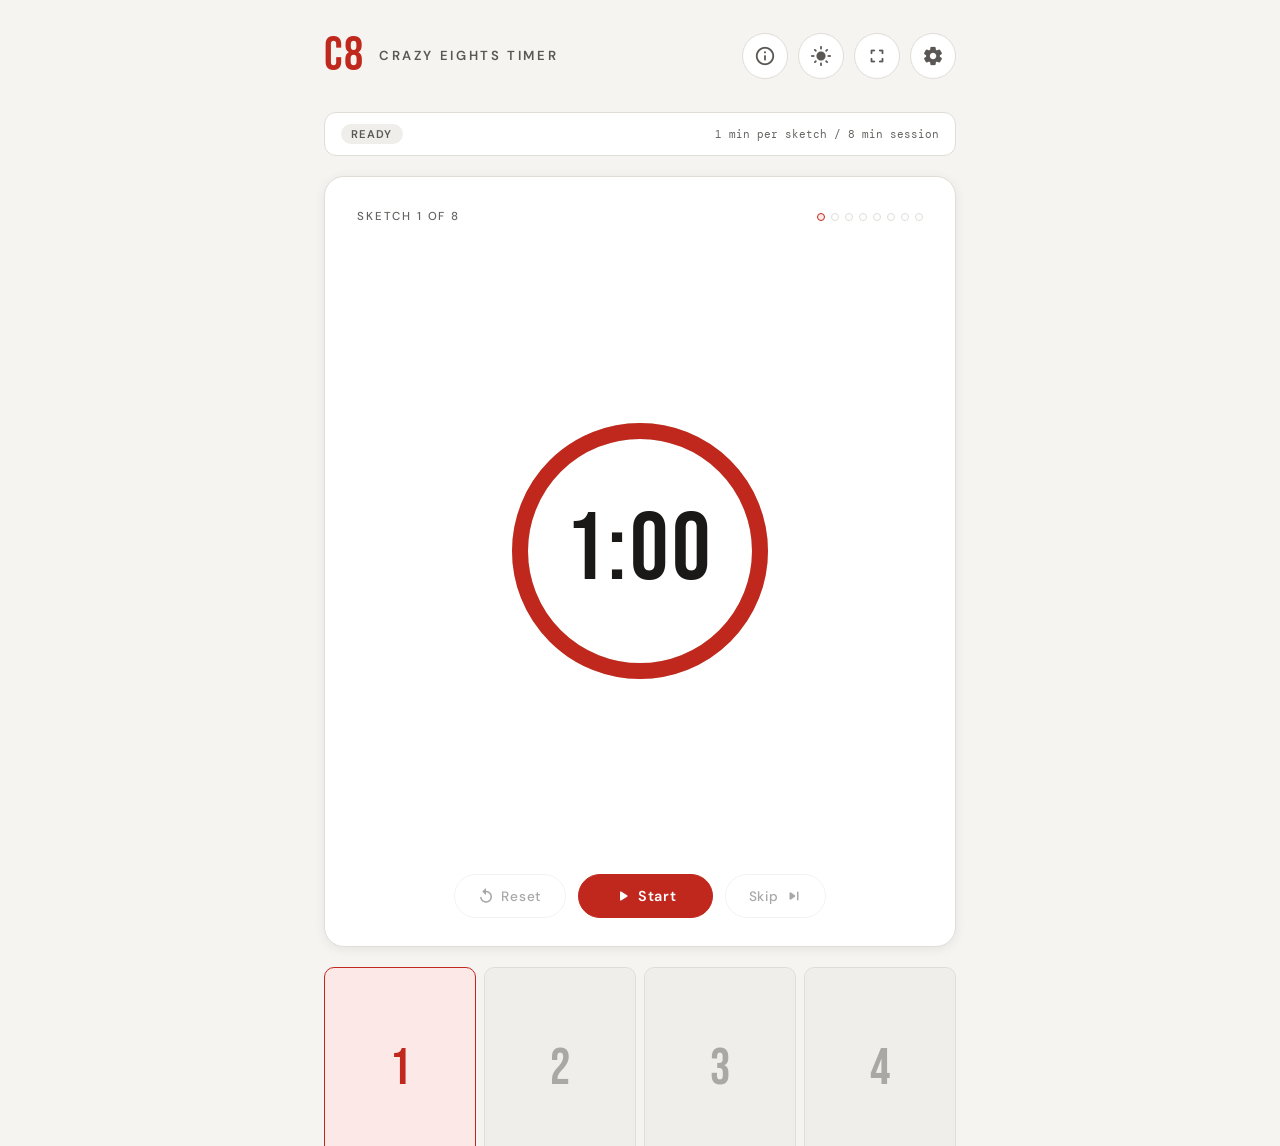
==== commit f5e41e52: "Changed the modal designs and some labels" ====
--- a/index.html
+++ b/index.html
@@ -588,51 +588,102 @@
     justify-content: center;
   }
   .notif-overlay.show { display: flex; }
+
+  /* Shared card base */
   .notif-card {
     background: var(--surface);
     border-radius: 24px;
-    padding: 3rem 3.5rem;
     text-align: center;
-    max-width: 440px;
     width: 90%;
-    box-shadow: var(--shadow-lg);
+    box-shadow: 0px 8px 32px rgba(0,0,0,0.14);
     animation: popIn 0.35s cubic-bezier(0.34, 1.56, 0.64, 1);
-  }
-  .notif-card.final { border-top: 5px solid var(--green); }
-  .notif-card.move  { border-top: 5px solid var(--accent); }
+    display: flex;
+    flex-direction: column;
+    align-items: center;
+    justify-content: center;
+    gap: 20px;
+  }
+
+  /* "Move" card — matches Figma exactly */
+  .notif-card.move {
+    max-width: 520px;
+    min-height: 320px;
+    padding: 48px 56px;
+  }
+
+  /* "Final" card — matches Figma done variant */
+  .notif-card.final {
+    max-width: 520px;
+    min-height: 320px;
+    padding: 48px 56px;
+  }
+
   @keyframes popIn {
     from { transform: scale(0.8); opacity: 0; }
     to   { transform: scale(1);   opacity: 1; }
   }
-  .notif-icon { font-size: 3rem; margin-bottom: 1rem; line-height: 1; }
+
+  /* Icon circle — Figma: 72px circle, soft red bg, arrow_forward icon */
+  .notif-icon-circle {
+    width: 72px;
+    height: 72px;
+    border-radius: 72px;
+    display: flex;
+    align-items: center;
+    justify-content: center;
+    flex-shrink: 0;
+  }
+  .notif-icon-circle.accent-circle { background: var(--accent-soft); }
+  .notif-icon-circle.success-circle { background: var(--green-soft); }
+  .notif-icon-circle .material-icons-round {
+    font-size: 36px;
+    line-height: 1;
+  }
+  .notif-icon-circle.accent-circle  .material-icons-round { color: #8f1f16; }
+  .notif-icon-circle.success-circle .material-icons-round { color: #0e4026; }
+  [data-theme="dark"] .notif-icon-circle.accent-circle  .material-icons-round { color: #f8aaaa; }
+  [data-theme="dark"] .notif-icon-circle.success-circle .material-icons-round { color: #5ddba0; }
+
+  /* Headline — Figma: Bebas Neue 48px, #18171a, tracking 1px, single line */
   .notif-headline {
     font-family: 'Bebas Neue', sans-serif;
-    font-size: 3.5rem;
-    letter-spacing: 3px;
-    line-height: 1.05;
-    margin-bottom: 0.5rem;
-  }
-  .notif-headline.accent { color: var(--accent); }   /* #c0281d on #fff = 5.5:1 ✓ */
-  .notif-headline.green  { color: var(--green); }    /* #155e38 on #fff = 7.5:1 ✓ */
-  .notif-sub { font-size: 0.85rem; color: var(--text-muted); letter-spacing: 0.06em; }
+    font-size: 3rem;
+    letter-spacing: 1px;
+    line-height: 1.08;
+    color: var(--text);
+    margin: 0;
+  }
+  .notif-headline.accent { color: var(--text); }       /* move card — dark text per Figma */
+  .notif-headline.green  { color: var(--text); }        /* final card — dark text per Figma */
+
+  /* Sub — Figma: DM Sans 14px, muted */
+  .notif-sub {
+    font-size: 0.875rem;
+    color: var(--text-muted);
+    line-height: 1.43;
+    margin: 0;
+  }
+
+  /* Progress timer bar — kept below sub */
   .notif-timer {
-    margin-top: 1.5rem;
     font-family: 'DM Mono', monospace;
-    font-size: 0.72rem;
+    font-size: 0.7rem;
     color: var(--text-hint);
     letter-spacing: 0.1em;
-  }
-  .notif-timer span {
-    display: inline-block;
-    width: 60px; height: 3px;
+    display: flex;
+    align-items: center;
+    gap: 8px;
+    margin: 0;
+  }
+  .notif-timer-track {
+    width: 80px;
+    height: 3px;
     border-radius: 3px;
     background: var(--border);
-    vertical-align: middle;
-    margin-left: 8px;
     overflow: hidden;
     position: relative;
   }
-  .notif-timer span::after {
+  .notif-timer-track::after {
     content: '';
     position: absolute;
     left: 0; top: 0; bottom: 0;
@@ -640,6 +691,98 @@
     animation: shrink 5s linear forwards;
   }
   @keyframes shrink { from { width: 100%; } to { width: 0%; } }
+
+  /* ── CONFIRM RESET MODAL ─────────────────── */
+  .confirm-overlay {
+    position: fixed;
+    inset: 0;
+    background: rgba(0,0,0,0.55);
+    z-index: 250;
+    display: none;
+    align-items: center;
+    justify-content: center;
+  }
+  .confirm-overlay.show { display: flex; }
+  .confirm-card {
+    background: var(--surface);
+    border-radius: 24px;
+    text-align: center;
+    width: 90%;
+    max-width: 440px;
+    padding: 40px 48px;
+    box-shadow: 0px 8px 32px rgba(0,0,0,0.14);
+    animation: popIn 0.3s cubic-bezier(0.34, 1.56, 0.64, 1);
+    display: flex;
+    flex-direction: column;
+    align-items: center;
+    gap: 16px;
+  }
+  .confirm-icon-circle {
+    width: 64px;
+    height: 64px;
+    border-radius: 64px;
+    background: var(--surface2);
+    display: flex;
+    align-items: center;
+    justify-content: center;
+    flex-shrink: 0;
+  }
+  .confirm-icon-circle .material-icons-round {
+    font-size: 30px;
+    line-height: 1;
+    color: var(--text-muted);
+  }
+  .confirm-headline {
+    font-family: 'Bebas Neue', sans-serif;
+    font-size: 1.75rem;
+    letter-spacing: 1px;
+    line-height: 1.1;
+    color: var(--text);
+    margin: 0;
+  }
+  .confirm-sub {
+    font-size: 0.875rem;
+    color: var(--text-muted);
+    line-height: 1.5;
+    margin: 0;
+  }
+  .confirm-actions {
+    display: flex;
+    gap: 12px;
+    margin-top: 8px;
+    width: 100%;
+    justify-content: center;
+  }
+  .confirm-cancel {
+    font-family: 'DM Sans', sans-serif;
+    font-size: 0.875rem;
+    font-weight: 500;
+    padding: 0.65rem 1.6rem;
+    border-radius: 100px;
+    border: 1px solid var(--border);
+    background: var(--surface);
+    color: var(--text);
+    cursor: pointer;
+    transition: all 0.15s;
+    flex: 1;
+    max-width: 160px;
+  }
+  .confirm-cancel:hover { border-color: var(--text-muted); }
+  .confirm-reset {
+    font-family: 'DM Sans', sans-serif;
+    font-size: 0.875rem;
+    font-weight: 600;
+    padding: 0.65rem 1.6rem;
+    border-radius: 100px;
+    border: 1px solid var(--accent);
+    background: var(--accent);
+    color: white;
+    cursor: pointer;
+    transition: all 0.15s;
+    flex: 1;
+    max-width: 160px;
+  }
+  .confirm-reset:hover { background: var(--accent-dark); border-color: var(--accent-dark); }
 
   /* ── ABOUT MODAL ────────────────────────── */
   .about-overlay {
@@ -833,8 +976,8 @@
 
   <!-- STATUS -->
   <div class="status-bar">
-    <span class="status-pill idle" id="statusPill">Idle</span>
-    <span class="status-meta" id="statusMeta">Ready to sketch</span>
+    <span class="status-pill idle" id="statusPill">Ready</span>
+    <span class="status-meta" id="statusMeta">1 min per sketch / 8 min session</span>
   </div>
 
   <!-- ── FLIP CARD ── -->
@@ -948,7 +1091,7 @@
   </div>
 
   <div class="fs-status">
-    <span class="fs-status-pill idle" id="fsStatusPill">Idle</span>
+    <span class="fs-status-pill idle" id="fsStatusPill">Ready</span>
   </div>
 
   <div class="fs-sketch-label" id="fsSketchLabel">Sketch 1 of 8</div>
@@ -974,13 +1117,32 @@
   </div>
 </div>
 
+<!-- ── CONFIRM RESET MODAL ── -->
+<div class="confirm-overlay" id="confirmOverlay" onclick="if(event.target===this)closeConfirmReset()">
+  <div class="confirm-card">
+    <div class="confirm-icon-circle">
+      <span class="material-icons-round">replay</span>
+    </div>
+    <div class="confirm-headline">Reset session?</div>
+    <div class="confirm-sub">All progress will be lost and the timer will return to the beginning.</div>
+    <div class="confirm-actions">
+      <button class="confirm-cancel" onclick="closeConfirmReset()">Cancel</button>
+      <button class="confirm-reset" onclick="confirmReset()">Reset</button>
+    </div>
+  </div>
+</div>
+
 <!-- ── NOTIFICATION OVERLAY ── -->
 <div class="notif-overlay" id="notifOverlay">
   <div class="notif-card" id="notifCard">
-    <div class="notif-icon" id="notifIcon">✏️</div>
-    <div class="notif-headline" id="notifHeadline">Move to next<br>sketch!</div>
-    <div class="notif-sub" id="notifSub">Keep the ideas flowing</div>
-    <div class="notif-timer" id="notifTimerBar">Auto-closing <span></span></div>
+    <div class="notif-icon-circle accent-circle" id="notifIconCircle">
+      <span class="material-icons-round" id="notifIconMat">arrow_forward</span>
+    </div>
+    <div class="notif-headline" id="notifHeadline">Move to next sketch!</div>
+    <div class="notif-sub" id="notifSub">Sketch 2 of 8 starting soon.</div>
+    <div class="notif-timer" id="notifTimerBar">
+      Auto-closing <div class="notif-timer-track" id="notifTimerTrack"></div>
+    </div>
   </div>
 </div>
 
@@ -1316,33 +1478,45 @@
 function updateStatus(s, meta) {
   const pill = document.getElementById('statusPill');
   pill.className    = 'status-pill ' + s;
-  pill.textContent  = s.charAt(0).toUpperCase() + s.slice(1);
+  pill.textContent  = s === 'idle' ? 'Ready' : s.charAt(0).toUpperCase() + s.slice(1);
   document.getElementById('statusMeta').textContent = meta;
   syncFsStatus(s);
 }
 
 // ── NOTIFICATIONS ──────────────────────────────────────────────────
 function showNotif(type) {
-  const overlay  = document.getElementById('notifOverlay');
-  const card     = document.getElementById('notifCard');
-  const headline = document.getElementById('notifHeadline');
-  const sub      = document.getElementById('notifSub');
-  const bar      = document.getElementById('notifTimerBar');
-  document.getElementById('notifIcon').textContent = type === 'move' ? '✏️' : '🎨';
+  const overlay      = document.getElementById('notifOverlay');
+  const card         = document.getElementById('notifCard');
+  const iconCircle   = document.getElementById('notifIconCircle');
+  const iconMat      = document.getElementById('notifIconMat');
+  const headline     = document.getElementById('notifHeadline');
+  const sub          = document.getElementById('notifSub');
+  const bar          = document.getElementById('notifTimerBar');
+
   if (type === 'move') {
-    card.className     = 'notif-card move';
-    headline.className = 'notif-headline accent';
-    headline.innerHTML = 'Move to next<br>sketch!';
-    sub.textContent    = `Sketch ${currentSketch + 1} of ${settings.sketches} — keep the ideas flowing`;
-    bar.style.display  = '';
-    bar.innerHTML      = 'Auto-closing <span></span>';
+    card.className           = 'notif-card move';
+    iconCircle.className     = 'notif-icon-circle accent-circle';
+    iconMat.textContent      = 'arrow_forward';
+    headline.className       = 'notif-headline accent';
+    headline.textContent     = 'Move to next sketch!';
+    sub.textContent          = `Sketch ${currentSketch + 1} of ${settings.sketches} starting soon.`;
+    bar.style.display        = 'flex';
+    // Re-trigger CSS animation by replacing the track element
+    const oldTrack = document.getElementById('notifTimerTrack');
+    const newTrack = document.createElement('div');
+    newTrack.className = 'notif-timer-track';
+    newTrack.id = 'notifTimerTrack';
+    oldTrack.replaceWith(newTrack);
   } else {
-    card.className     = 'notif-card final';
-    headline.className = 'notif-headline green';
-    headline.innerHTML = 'Pencils<br>down!';
-    sub.textContent    = `You completed all ${settings.sketches} sketches — great work!`;
-    bar.style.display  = 'none';
-  }
+    card.className           = 'notif-card final';
+    iconCircle.className     = 'notif-icon-circle success-circle';
+    iconMat.textContent      = 'celebration';
+    headline.className       = 'notif-headline green';
+    headline.textContent     = 'Pencils down!';
+    sub.textContent          = `Great work. Share your sketches with the team.`;
+    bar.style.display        = 'none';
+  }
+
   overlay.classList.add('show');
   clearTimeout(notifTimeout);
   if (type === 'move') notifTimeout = setTimeout(() => overlay.classList.remove('show'), 5000);
@@ -1351,13 +1525,31 @@
 
 // ── TIMER LOGIC ────────────────────────────────────────────────────
 function resetTimer() {
+  // If a session is in progress, show confirmation dialog instead
+  if (state === 'running' || state === 'paused') {
+    document.getElementById('confirmOverlay').classList.add('show');
+    return;
+  }
+  doReset();
+}
+
+function confirmReset() {
+  document.getElementById('confirmOverlay').classList.remove('show');
+  doReset();
+}
+
+function closeConfirmReset() {
+  document.getElementById('confirmOverlay').classList.remove('show');
+}
+
+function doReset() {
   clearInterval(interval); interval = null;
   state         = 'idle';
   currentSketch = 1;
   secondsLeft   = settings.minutes * 60;
   totalSeconds  = settings.minutes * 60;
   updateDisplay();
-  updateStatus('idle', 'Ready to sketch');
+  updateStatus('idle', `${settings.minutes} min per sketch / ${settings.sketches * settings.minutes} min session`);
   setStartBtn('play_arrow', 'Start', false);
   document.getElementById('resetBtn').disabled     = true;
   document.getElementById('skipBtn').disabled      = true;
@@ -1504,7 +1696,7 @@
 function syncFsStatus(s) {
   const pill = document.getElementById('fsStatusPill');
   pill.className   = 'fs-status-pill ' + s;
-  pill.textContent = s.charAt(0).toUpperCase() + s.slice(1);
+  pill.textContent = s === 'idle' ? 'Ready' : s.charAt(0).toUpperCase() + s.slice(1);
 }
 
 // Exit fs when browser native fullscreen is dismissed (e.g. Esc key)
@@ -1530,7 +1722,7 @@
   buildGrid();
   buildDots();
   updateDisplay();
-  updateStatus('idle', 'Ready to sketch');
+  updateStatus('idle', `${settings.minutes} min per sketch / ${settings.sketches * settings.minutes} min session`);
   setTimeout(syncCardHeight, 120);
   window.addEventListener('resize', syncCardHeight);
 }
@@ -1538,4 +1730,4 @@
 init();
 </script>
 </body>
-</html>
+</html>
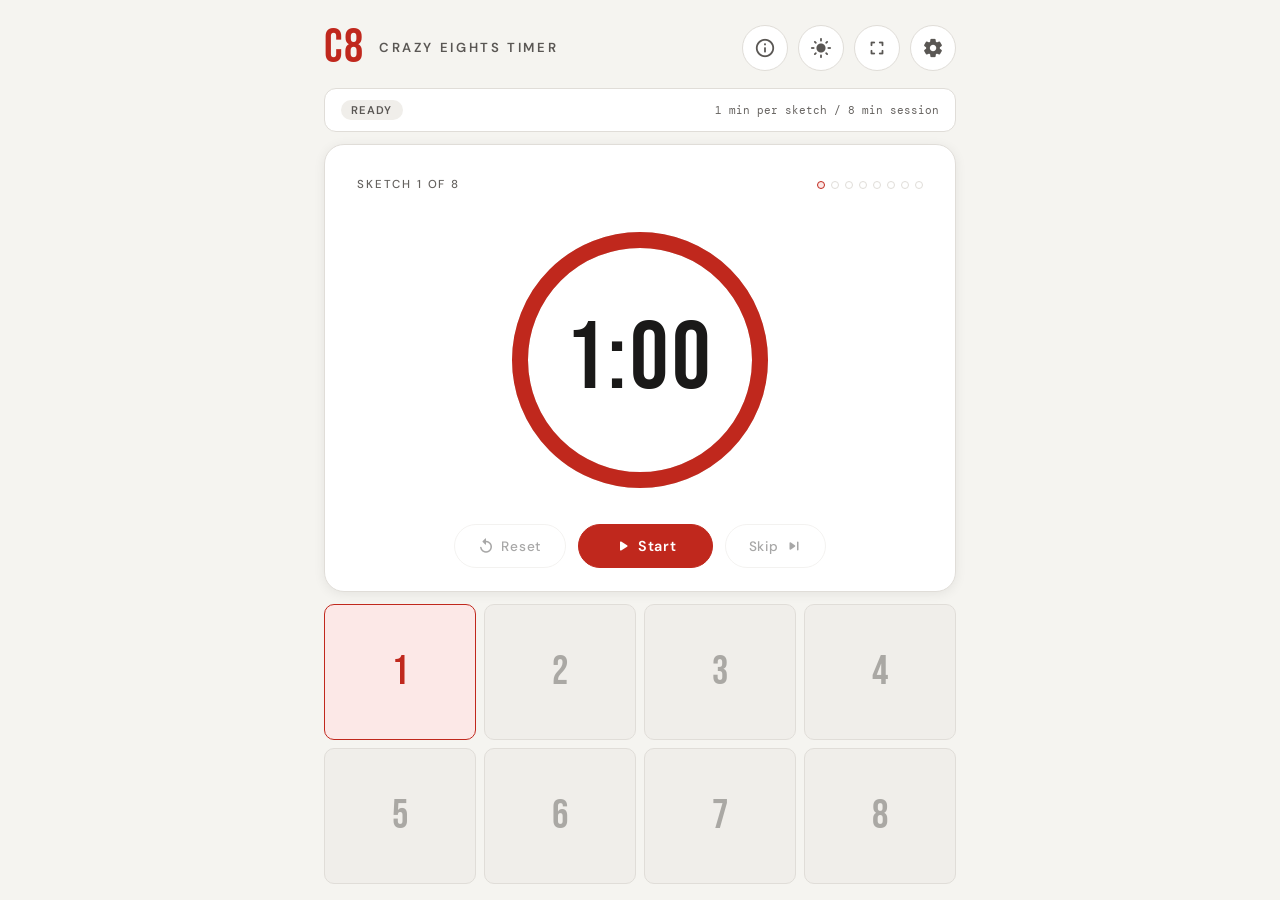
==== commit 3b542399: "Adjusted settings and responsive cards" ====
--- a/index.html
+++ b/index.html
@@ -47,18 +47,32 @@
 
   * { box-sizing: border-box; margin: 0; padding: 0; }
 
+  html, body {
+    height: 100%;
+  }
+
   body {
     font-family: 'DM Sans', sans-serif;
     background: var(--bg);
     color: var(--text);
-    min-height: 100vh;
+    min-height: 100dvh;
+    height: 100dvh;
+    display: flex;
+    flex-direction: column;
+    overflow: hidden;
     transition: background 0.3s, color 0.3s;
   }
 
   .app {
     max-width: 680px;
+    width: 100%;
     margin: 0 auto;
-    padding: 2rem 1.5rem 4rem;
+    padding: 1.5rem 1.5rem 1rem;
+    display: flex;
+    flex-direction: column;
+    flex: 1;
+    min-height: 0;
+    overflow: hidden;
   }
 
   /* ── HEADER ─────────────────────────────── */
@@ -66,7 +80,8 @@
     display: flex;
     align-items: center;
     justify-content: space-between;
-    margin-bottom: 2rem;
+    margin-bottom: 1rem;
+    flex-shrink: 0;
   }
   .logo { display: flex; align-items: center; gap: 14px; }
   .logo-num {
@@ -115,7 +130,8 @@
     background: var(--surface);
     border: 1px solid var(--border);
     border-radius: 12px;
-    margin-bottom: 1.25rem;
+    margin-bottom: 0.75rem;
+    flex-shrink: 0;
   }
   .status-pill {
     font-size: 0.7rem;
@@ -140,7 +156,8 @@
   /* ── CARD FLIP ──────────────────────────── */
   .card-scene {
     perspective: 1400px;
-    margin-bottom: 1.25rem;
+    margin-bottom: 0.75rem;
+    flex-shrink: 0;
   }
   .card-flipper {
     position: relative;
@@ -535,10 +552,11 @@
     display: grid;
     grid-template-columns: repeat(4, 1fr);
     gap: 8px;
-    margin-bottom: 1.5rem;
+    flex: 1;
+    min-height: 0;
+    align-content: stretch;
   }
   .sketch-box {
-    aspect-ratio: 3/4;
     border-radius: 10px;
     border: 1.5px solid var(--border);
     background: var(--surface2);
@@ -549,13 +567,13 @@
     transition: all 0.3s;
     position: relative;
     overflow: hidden;
-    padding-bottom: 0;
+    min-height: 0;
   }
   .sketch-box.active-box { border-color: var(--accent); background: var(--accent-soft); }
   .sketch-box.done-box   { border-color: var(--border); background: var(--surface); }
   .sketch-box-num {
     font-family: 'Bebas Neue', sans-serif;
-    font-size: 3.2rem;
+    font-size: clamp(1.4rem, 4.5vh, 3.2rem);
     color: #aaa8a4;
     line-height: 1;
     transition: color 0.3s;
@@ -566,11 +584,11 @@
   [data-theme="dark"] .sketch-box.done-box .sketch-box-num { color: #4e4c4e; }
   .sketch-box-check {
     position: absolute;
-    bottom: 16px;
+    bottom: clamp(8px, 1.5vh, 16px);
     left: 0; right: 0;
     display: none;
     justify-content: center;
-    font-size: 1.4rem !important;
+    font-size: clamp(0.9rem, 2.5vh, 1.4rem) !important;
     color: var(--border);
     line-height: 1;
   }
@@ -1177,6 +1195,10 @@
           <span class="ctl-desc">Cancel the session and return to the beginning</span>
           <span class="ctl-pill">Skip <span class="material-icons-round">skip_next</span></span>
           <span class="ctl-desc">End the current sketch early and move to the next</span>
+          <span class="ctl-pill" style="font-family:'DM Mono',monospace; font-size:0.75rem; letter-spacing:0.05em;">Space</span>
+          <span class="ctl-desc">Start, pause, or resume the timer from the keyboard — disabled when a modal is open</span>
+          <span class="ctl-pill" style="font-family:'DM Mono',monospace; font-size:0.75rem; letter-spacing:0.05em;">Esc</span>
+          <span class="ctl-desc">Close this guide when it is open</span>
           <span class="ctl-pill"><span class="material-icons-round">fullscreen</span></span>
           <span class="ctl-desc">Expand the timer to fill the entire screen — ideal for projecting in a room. Not available on mobile. Press <strong>Esc</strong> or tap the exit button to return.</span>
           <span class="ctl-pill"><span class="material-icons-round">settings</span></span>
@@ -1359,14 +1381,16 @@
   const flipper = document.getElementById('cardFlipper');
   const front   = document.getElementById('cardFront');
   const back    = document.getElementById('cardBack');
-  // temporarily un-absolute the back to measure its height
-  back.style.position = 'relative';
-  back.style.transform = 'none';
+
+  // Temporarily make back visible and in-flow to measure its natural height
+  back.style.position   = 'relative';
+  back.style.transform  = 'none';
   back.style.visibility = 'hidden';
   const bh = back.scrollHeight;
   back.style.position   = '';
   back.style.transform  = '';
   back.style.visibility = '';
+
   const fh = front.scrollHeight;
   flipper.style.height = Math.max(fh, bh) + 'px';
 }
@@ -1384,7 +1408,7 @@
 
 function adjustSetting(key, delta) {
   if (key === 'sketches') {
-    tempSettings.sketches = Math.max(2, Math.min(16, tempSettings.sketches + delta));
+    tempSettings.sketches = Math.max(1, Math.min(16, tempSettings.sketches + delta));
     document.getElementById('settingSketches').textContent = tempSettings.sketches;
   } else if (key === 'minutes') {
     tempSettings.minutes = Math.max(1, Math.min(10, tempSettings.minutes + delta));
@@ -1411,11 +1435,28 @@
   const btn     = document.getElementById('aboutBtn');
   const open    = overlay.classList.toggle('show');
   btn.classList.toggle('active', open);
-  document.body.style.overflow = open ? 'hidden' : '';
 }
 function handleAboutBg(e) {
   if (e.target === document.getElementById('aboutOverlay')) toggleAbout();
 }
+document.addEventListener('keydown', e => {
+  // Escape — close About modal
+  if (e.key === 'Escape' && document.getElementById('aboutOverlay').classList.contains('show')) {
+    toggleAbout();
+    return;
+  }
+  // Spacebar — start / pause / resume (only when no modal is open and session is not done)
+  if (e.key === ' ' || e.code === 'Space') {
+    const anyModalOpen =
+      document.getElementById('aboutOverlay').classList.contains('show') ||
+      document.getElementById('confirmOverlay').classList.contains('show') ||
+      document.getElementById('notifOverlay').classList.contains('show');
+    if (anyModalOpen) return;
+    if (state === 'done') return;
+    e.preventDefault(); // prevent page scroll
+    toggleTimer();
+  }
+});
 
 // ── BUILD / UPDATE UI ──────────────────────────────────────────────
 function buildDots() {
@@ -1431,7 +1472,12 @@
 function buildGrid() {
   const el = document.getElementById('sketchGrid');
   el.innerHTML = '';
-  const n    = settings.sketches;
+  const n = settings.sketches;
+
+  // Hide the grid entirely for a single-sketch session
+  el.style.display = n === 1 ? 'none' : 'grid';
+  if (n === 1) return;
+
   const cols = n <= 4 ? n : Math.min(4, Math.ceil(n / 2));
   el.style.gridTemplateColumns = `repeat(${cols}, 1fr)`;
   for (let i = 1; i <= n; i++) {
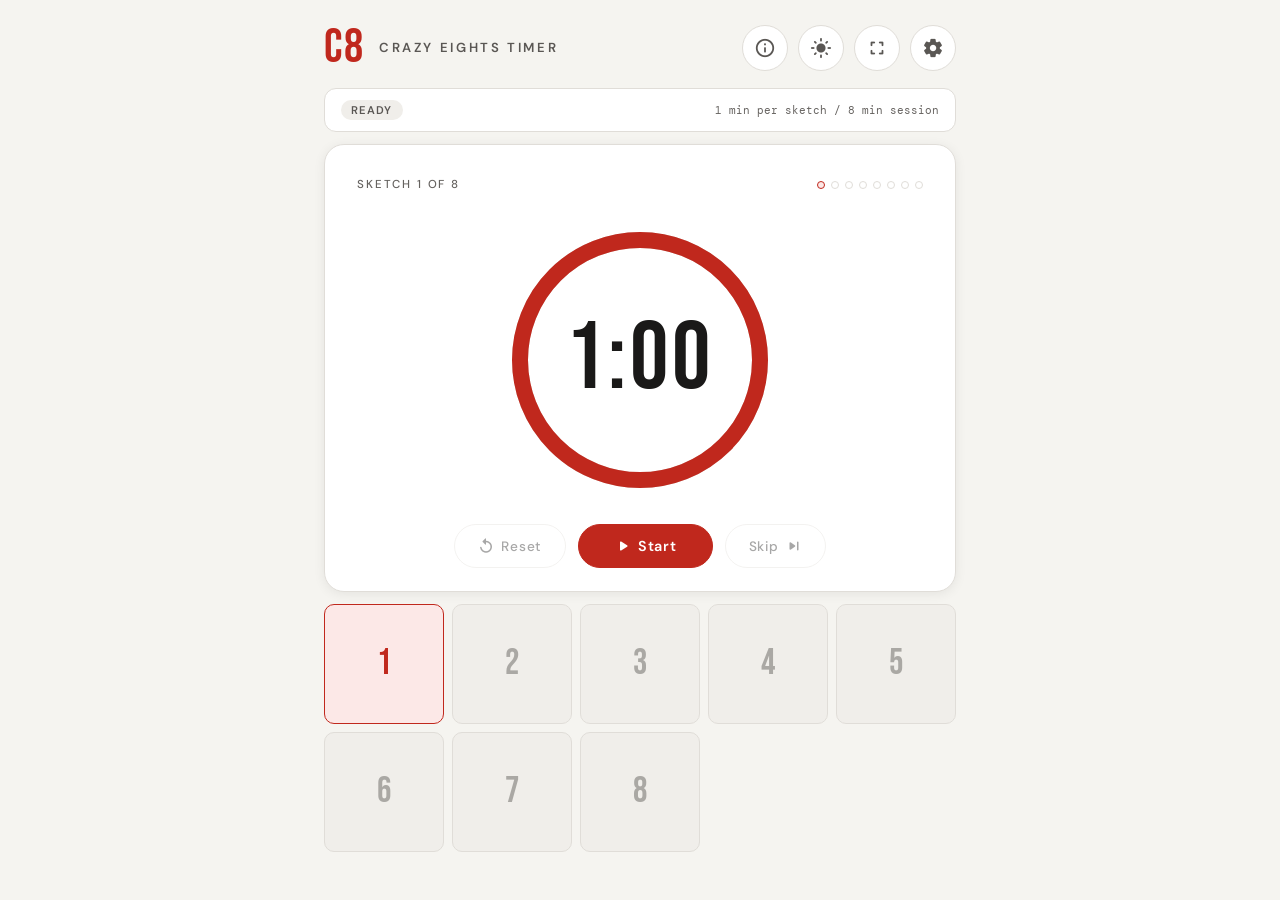
==== commit 5eae1a8e: "Made the responsive cards look better" ====
--- a/index.html
+++ b/index.html
@@ -554,7 +554,7 @@
     gap: 8px;
     flex: 1;
     min-height: 0;
-    align-content: stretch;
+    align-content: start;
   }
   .sketch-box {
     border-radius: 10px;
@@ -567,13 +567,13 @@
     transition: all 0.3s;
     position: relative;
     overflow: hidden;
-    min-height: 0;
+    height: var(--card-h, 120px);
   }
   .sketch-box.active-box { border-color: var(--accent); background: var(--accent-soft); }
   .sketch-box.done-box   { border-color: var(--border); background: var(--surface); }
   .sketch-box-num {
     font-family: 'Bebas Neue', sans-serif;
-    font-size: clamp(1.4rem, 4.5vh, 3.2rem);
+    font-size: clamp(1.4rem, calc(var(--card-h, 120px) * 0.3), 3.5rem);
     color: #aaa8a4;
     line-height: 1;
     transition: color 0.3s;
@@ -584,11 +584,11 @@
   [data-theme="dark"] .sketch-box.done-box .sketch-box-num { color: #4e4c4e; }
   .sketch-box-check {
     position: absolute;
-    bottom: clamp(8px, 1.5vh, 16px);
+    bottom: clamp(8px, calc(var(--card-h, 120px) * 0.08), 16px);
     left: 0; right: 0;
     display: none;
     justify-content: center;
-    font-size: clamp(0.9rem, 2.5vh, 1.4rem) !important;
+    font-size: clamp(0.9rem, calc(var(--card-h, 120px) * 0.13), 1.5rem) !important;
     color: var(--border);
     line-height: 1;
   }
@@ -1427,6 +1427,7 @@
   document.getElementById('cardFlipper').classList.remove('flipped');
   document.getElementById('settingsBtn').classList.remove('active');
   setTimeout(syncCardHeight, 50);
+  setTimeout(layoutSketchGrid, 700); // after the flip animation settles
 }
 
 // ── ABOUT ──────────────────────────────────────────────────────────
@@ -1469,6 +1470,65 @@
   }
 }
 
+// ── DYNAMIC GRID LAYOUT ──────────────────────────────────────────────
+// Picks the column count (and resulting card height) that best fills the
+// actual available space below the timer, rather than guessing from
+// window orientation alone. Prefers fewer columns (more rows, squarish
+// cards) and only adds columns when the height genuinely can't fit that
+// many rows at a usable size.
+const GRID_GAP    = 8;
+const CARD_MIN_H  = 64;
+const CARD_MAX_H  = 220;
+
+function computeGridLayout(n, W, H) {
+  const maxCols = Math.min(n, 8);
+  const minCols = Math.min(n, 4);
+  let chosen = null;
+
+  for (let cols = minCols; cols <= maxCols; cols++) {
+    const rows   = Math.ceil(n / cols);
+    const cardW  = (W - (cols - 1) * GRID_GAP) / cols;
+    // Single-row layouts read better a little taller than wide;
+    // multi-row layouts stay roughly square.
+    const aspect = rows === 1 ? 4 / 3 : 1;
+    let cardH    = cardW * aspect;
+    cardH        = Math.min(CARD_MAX_H, Math.max(CARD_MIN_H, cardH));
+    const totalH = rows * cardH + (rows - 1) * GRID_GAP;
+
+    if (totalH <= H) { chosen = { cols, rows, cardH }; break; }
+  }
+
+  // Nothing fit comfortably (very short viewport) — fall back to the
+  // widest layout (fewest rows) at the minimum usable card height.
+  if (!chosen) {
+    const cols = maxCols;
+    const rows = Math.ceil(n / cols);
+    chosen = { cols, rows, cardH: CARD_MIN_H };
+  }
+  return chosen;
+}
+
+function layoutSketchGrid() {
+  if (settings.sketches === 1) return; // grid is hidden, nothing to size
+  const el = document.getElementById('sketchGrid');
+  if (!el || el.style.display === 'none') return;
+
+  const W = el.clientWidth;
+  const H = el.clientHeight;
+  if (W === 0 || H === 0) return;
+
+  const { cols, cardH } = computeGridLayout(settings.sketches, W, H);
+  el.style.gridTemplateColumns = `repeat(${cols}, 1fr)`;
+  el.style.setProperty('--card-h', cardH + 'px');
+}
+
+let layoutResizeTimeout = null;
+window.addEventListener('resize', () => {
+  clearTimeout(layoutResizeTimeout);
+  layoutResizeTimeout = setTimeout(layoutSketchGrid, 80);
+});
+window.addEventListener('orientationchange', () => setTimeout(layoutSketchGrid, 150));
+
 function buildGrid() {
   const el = document.getElementById('sketchGrid');
   el.innerHTML = '';
@@ -1478,8 +1538,6 @@
   el.style.display = n === 1 ? 'none' : 'grid';
   if (n === 1) return;
 
-  const cols = n <= 4 ? n : Math.min(4, Math.ceil(n / 2));
-  el.style.gridTemplateColumns = `repeat(${cols}, 1fr)`;
   for (let i = 1; i <= n; i++) {
     const box = document.createElement('div');
     box.id = `sbox-${i}`;
@@ -1487,6 +1545,8 @@
     box.innerHTML = `<div class="sketch-box-num">${i}</div><span class="material-icons-round sketch-box-check">check</span>`;
     el.appendChild(box);
   }
+
+  requestAnimationFrame(layoutSketchGrid);
 }
 
 function updateGrid() {
@@ -1698,6 +1758,24 @@
   } else if (document.webkitFullscreenElement) {
     document.webkitExitFullscreen();
   }
+  relayoutAfterFullscreenChange();
+}
+
+// Chrome on Windows (and some other browser/OS combos) animates the
+// browser chrome back in over ~150-300ms after exiting the Fullscreen
+// API, but often only fires a single 'resize' event with transitional,
+// not-yet-settled dimensions. Re-measuring once at the wrong moment
+// locks in an incorrect card-flipper height / sketch-grid card size,
+// which is what causes the "shrunk timer with overlaying cards" bug.
+// Re-running the layout on a staggered schedule guarantees we catch
+// the final, settled dimensions regardless of when 'resize' fires.
+function relayoutAfterFullscreenChange() {
+  const relayout = () => { syncCardHeight(); layoutSketchGrid(); };
+  requestAnimationFrame(relayout);
+  setTimeout(relayout, 50);
+  setTimeout(relayout, 150);
+  setTimeout(relayout, 350);
+  setTimeout(relayout, 600);
 }
 
 // Keep fs overlay in sync whenever display updates
@@ -1749,11 +1827,13 @@
 document.addEventListener('fullscreenchange', () => {
   if (!document.fullscreenElement && !document.webkitFullscreenElement) {
     document.body.classList.remove('fs-mode');
+    relayoutAfterFullscreenChange();
   }
 });
 document.addEventListener('webkitfullscreenchange', () => {
   if (!document.fullscreenElement && !document.webkitFullscreenElement) {
     document.body.classList.remove('fs-mode');
+    relayoutAfterFullscreenChange();
   }
 });
 
